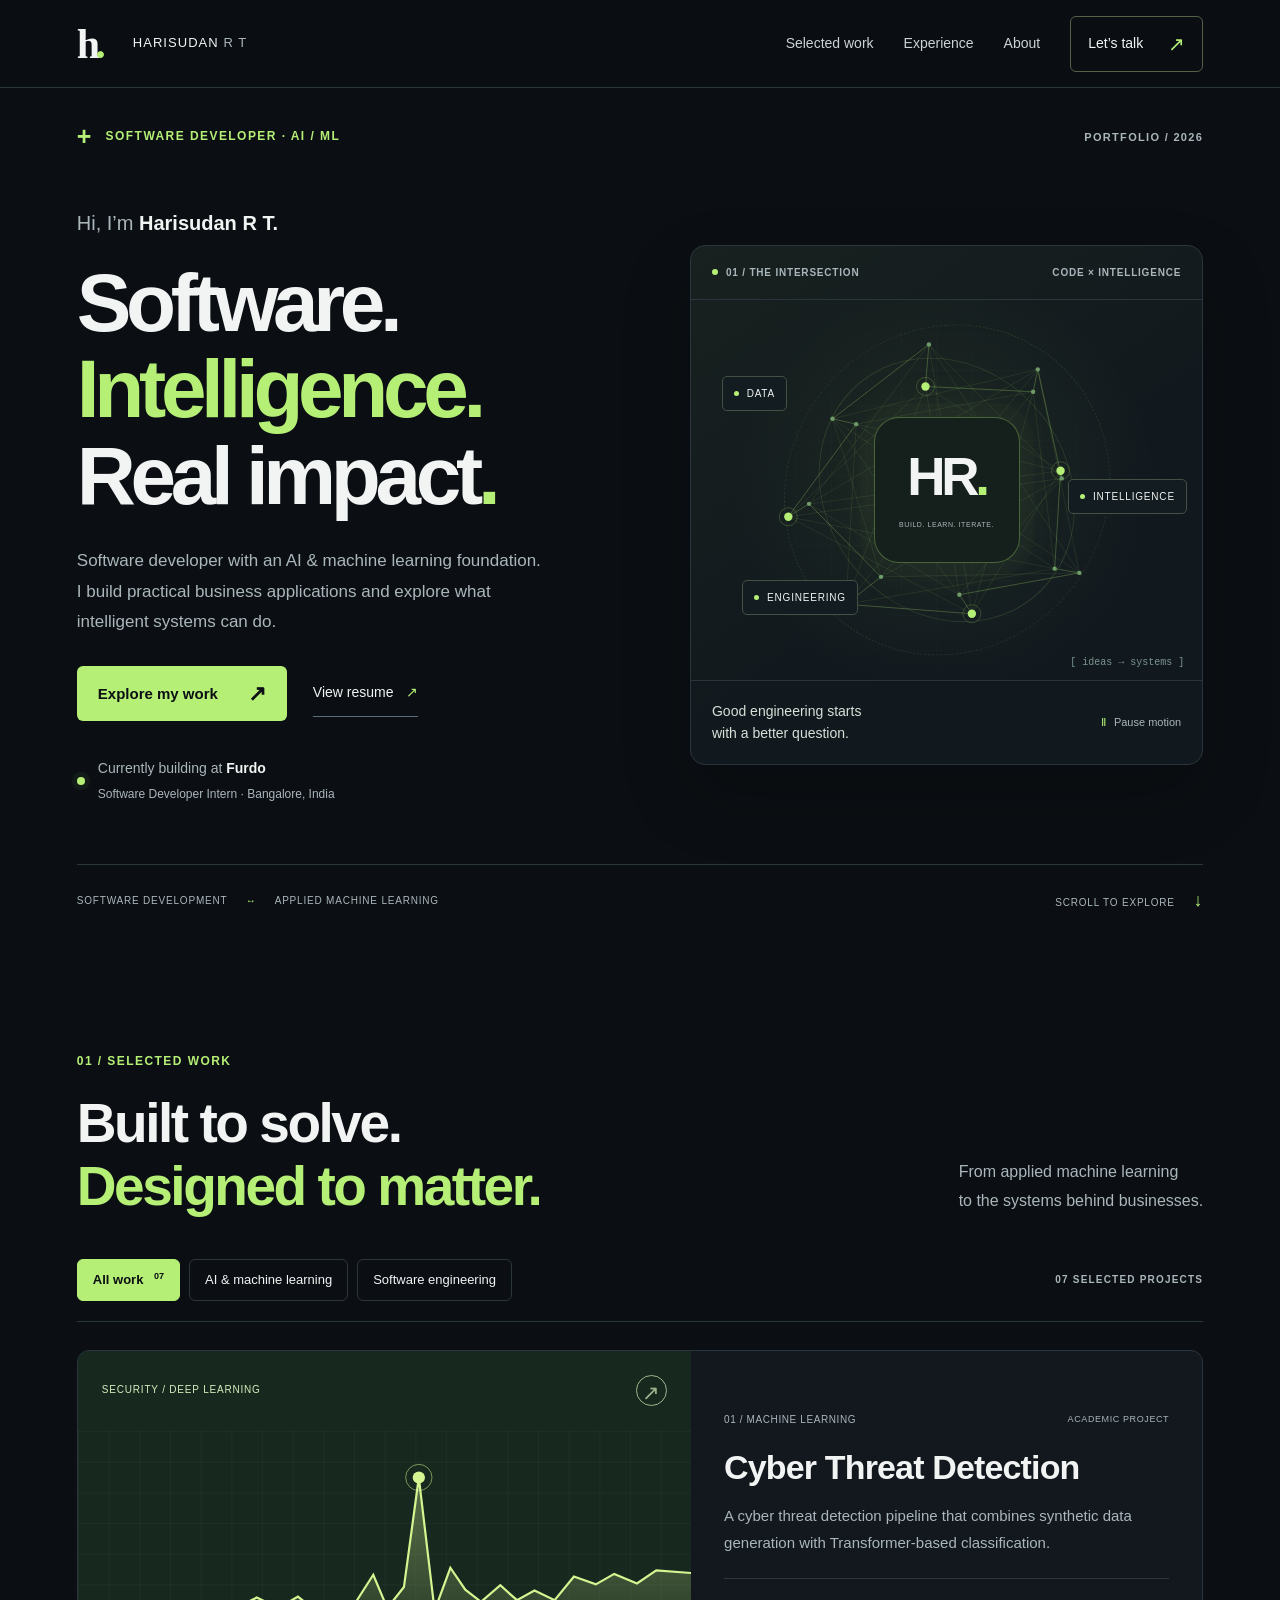
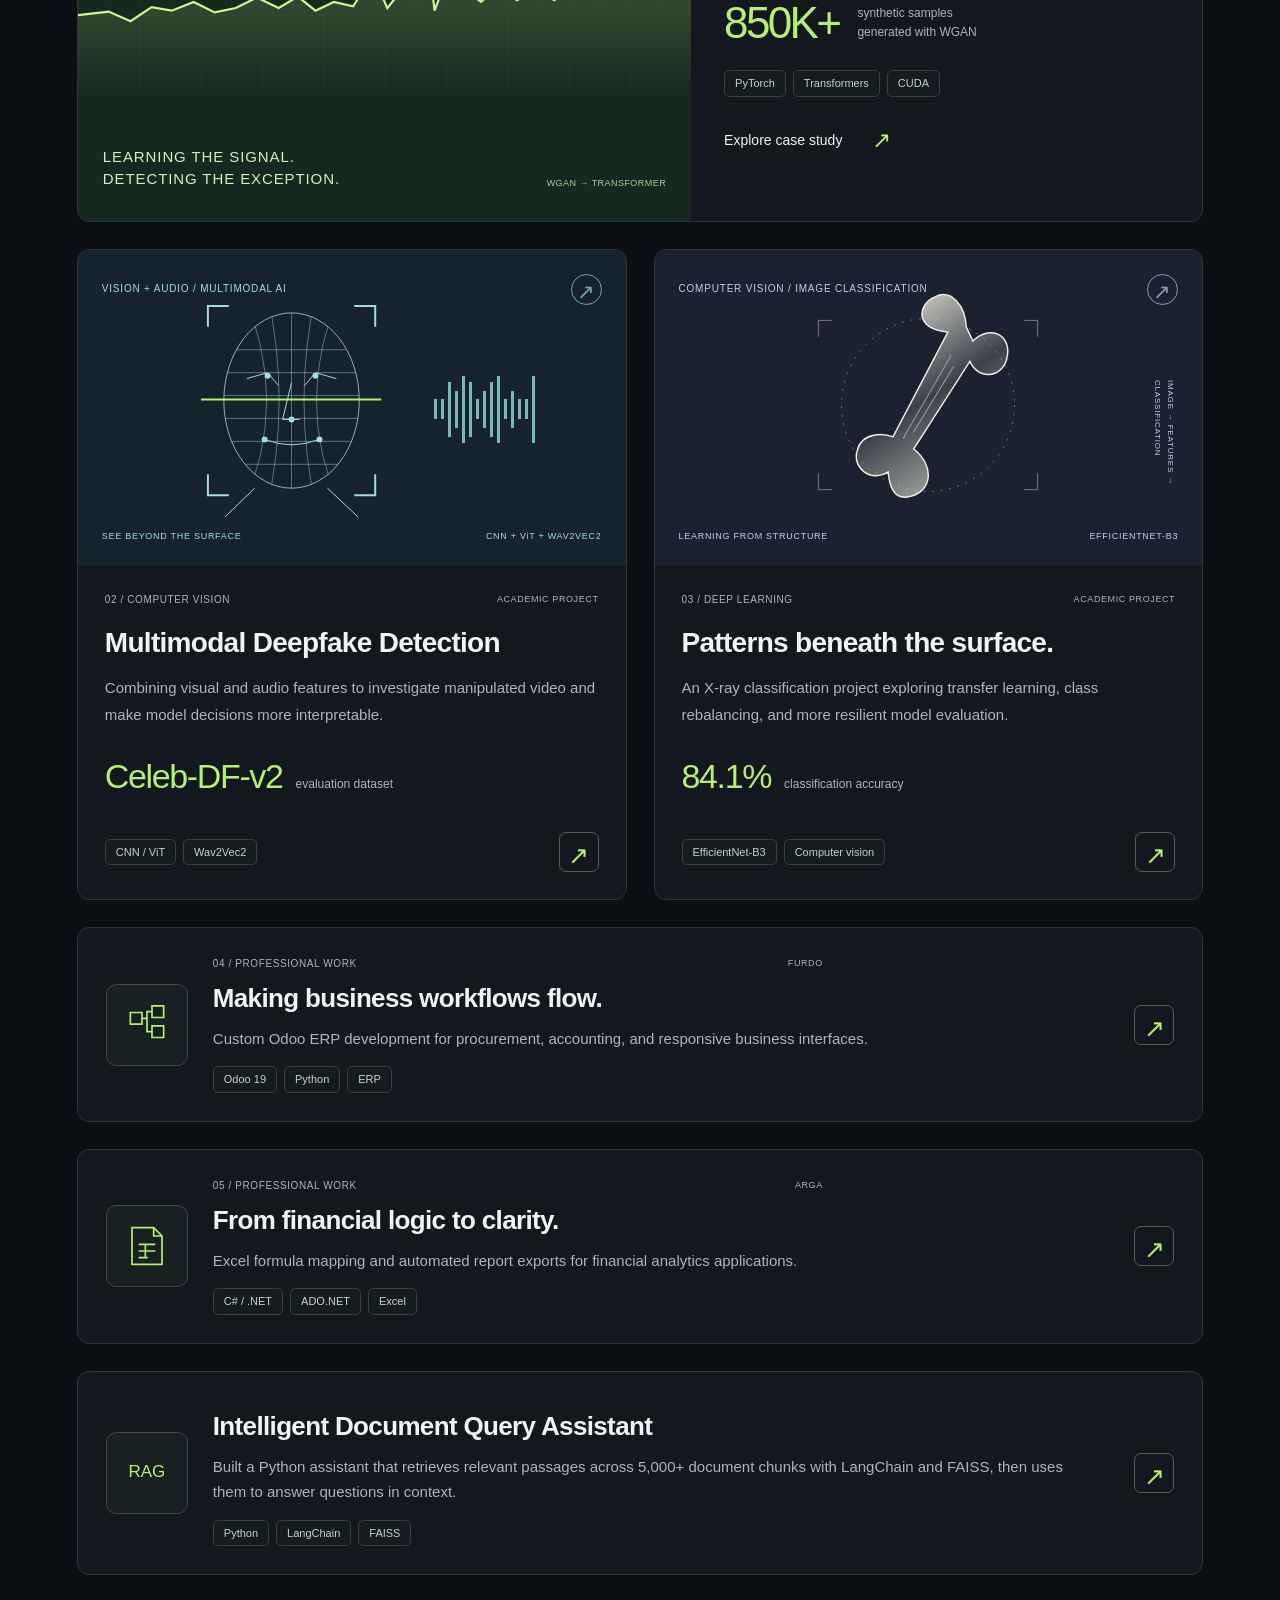
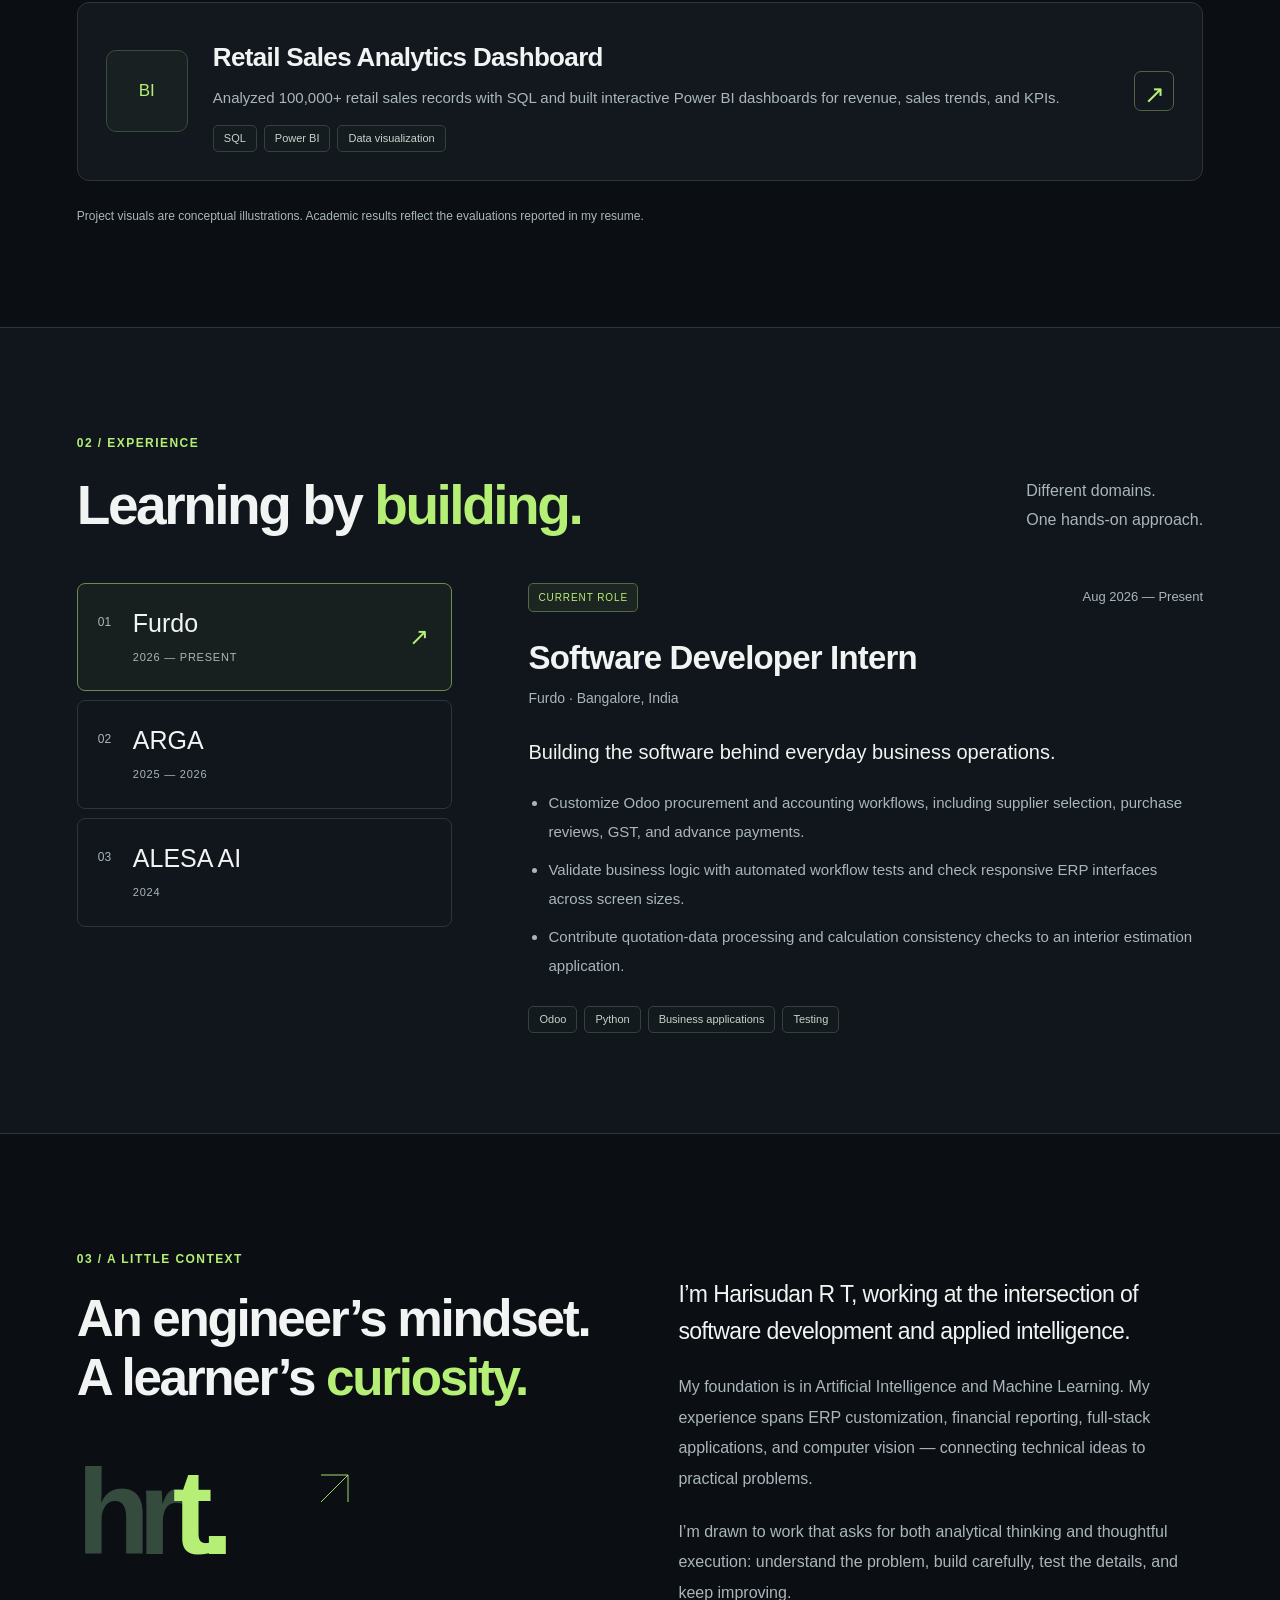
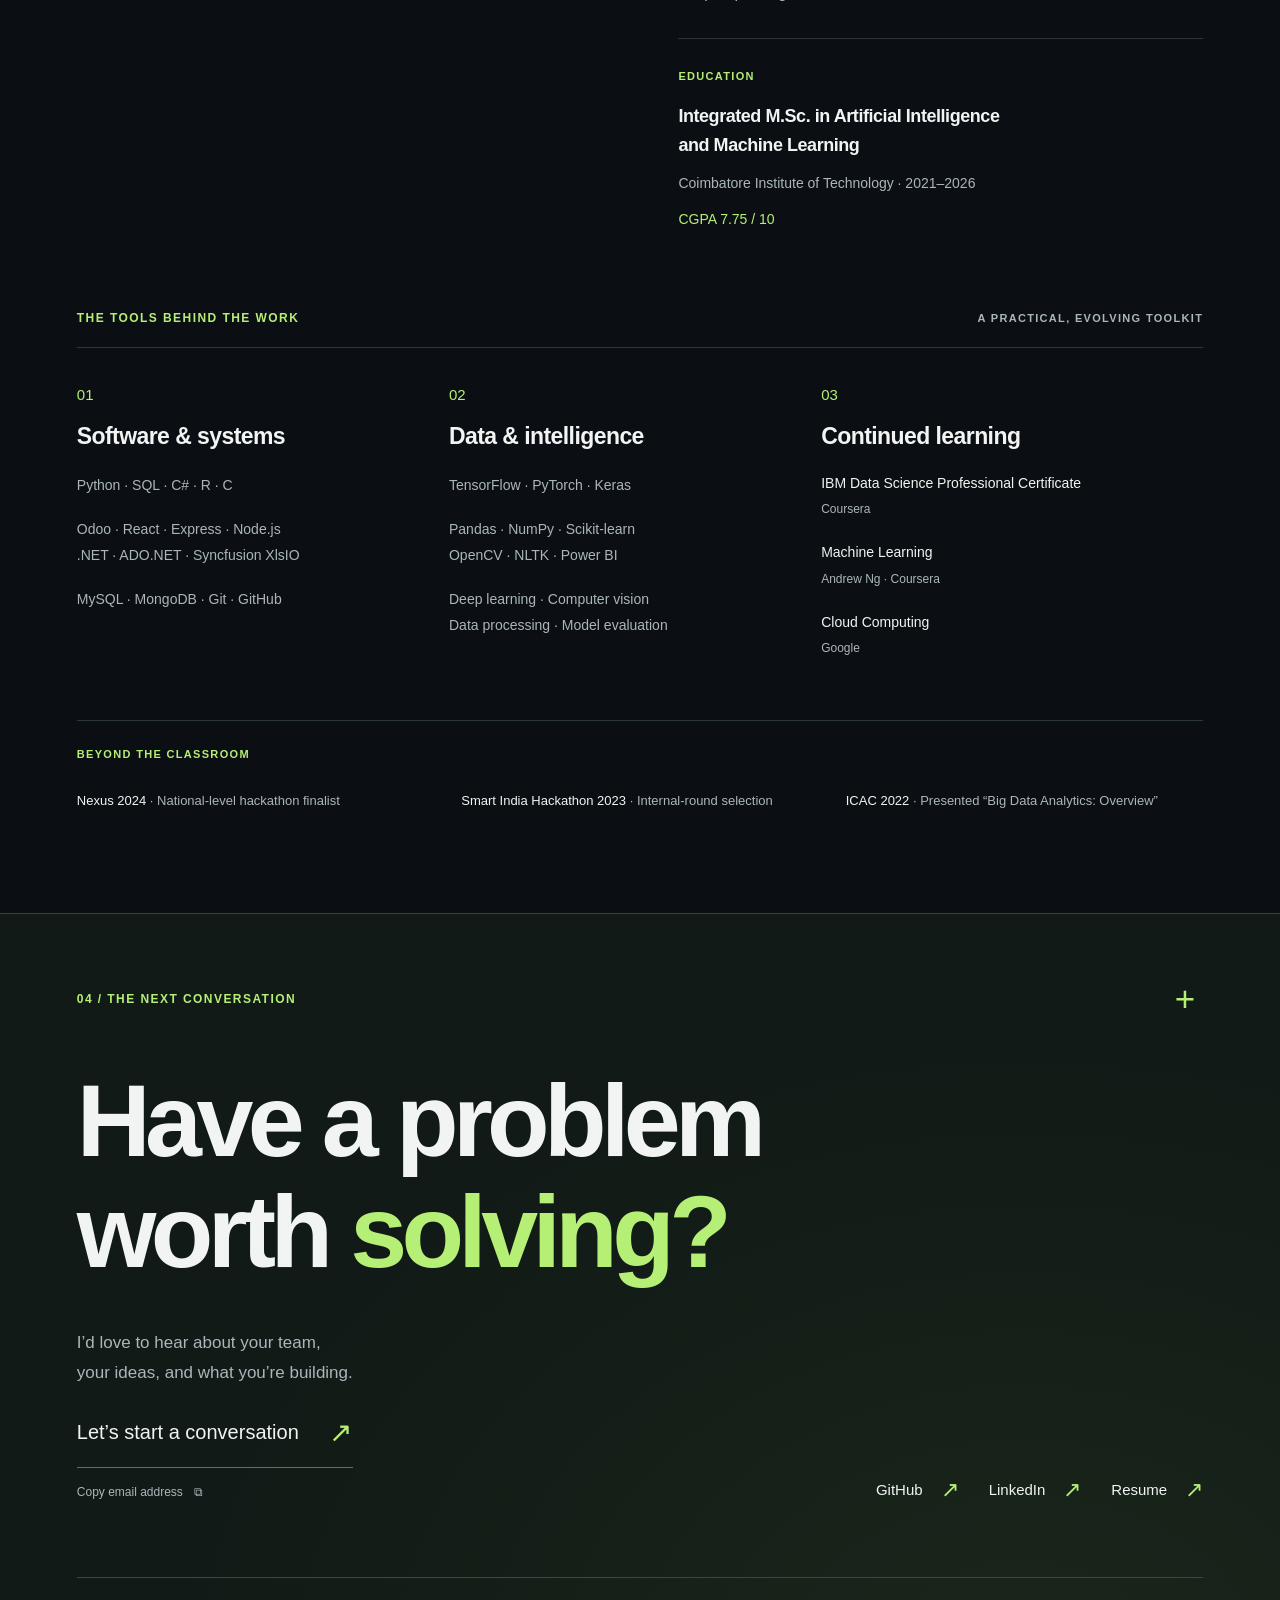
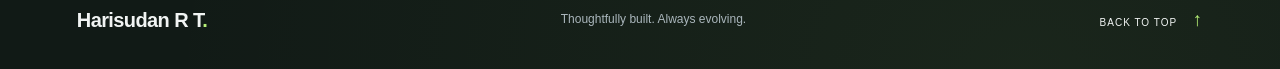
==== index.html @ 0cbf098f "Build dark portfolio with seven case studies and printable resume" ====
<!doctype html>
<html lang="en">
<head>
  <meta charset="UTF-8"><meta name="viewport" content="width=device-width,initial-scale=1">
  <meta name="theme-color" content="#0b0f13">
  <title>Harisudan R T — Software Developer & AI/ML</title>
  <meta name="description" content="Harisudan R T builds practical software and intelligent systems. Explore work in Odoo ERP, full-stack development, data science and machine learning.">
  <meta property="og:title" content="Harisudan R T — Engineering ideas into impact">
  <meta property="og:description" content="Software development. Applied intelligence. Thoughtful execution. Explore selected work and get in touch.">
  <meta property="og:type" content="website">
  <link rel="icon" href="favicon.svg" type="image/svg+xml">
  <link rel="stylesheet" href="dark.css">
  <script src="app.js" defer></script>
</head>
<body>
<a class="skip-link" href="#main">Skip to content</a>
<header class="header">
  <a class="brand" href="#home" aria-label="Harisudan, home"><span class="brand-mark">h<span>.</span></span><span>HARISUDAN <b>R T</b></span></a>
  <nav aria-label="Main navigation" id="navigation"><a href="#work">Selected work</a><a href="#experience">Experience</a><a href="#about">About</a><a class="nav-contact" href="#contact">Let’s talk <span aria-hidden="true">↗</span></a></nav>
  <button class="menu-button" aria-label="Open navigation" aria-expanded="false" aria-controls="navigation"><span></span><span></span></button>
  <div class="scroll-progress" aria-hidden="true"></div>
</header>
<main id="main">
<section class="hero section-wrap" id="home" aria-labelledby="hero-title">
  <div class="hero-top"><span class="eyebrow"><span class="small-cross">+</span> SOFTWARE DEVELOPER · AI / ML</span><span class="issue">PORTFOLIO / 2026</span></div>
  <div class="hero-grid">
    <div class="hero-copy">
      <p class="hello reveal">Hi, I’m <strong>Harisudan R T.</strong></p>
      <h1 id="hero-title" class="reveal">Software.<br><span class="serif">Intelligence.</span><br>Real impact<span class="accent-dot">.</span></h1>
      <p class="hero-description reveal">Software developer with an AI & machine learning foundation. I build practical business applications and explore what intelligent systems can do.</p>
      <div class="hero-actions reveal"><a class="button primary" href="#work">Explore my work <span aria-hidden="true">↗</span></a><a class="text-link" href="resume.html">View resume <span aria-hidden="true">↗</span></a></div>
      <div class="current-role reveal"><span class="status-dot" aria-hidden="true"></span><span>Currently building at <strong>Furdo</strong><small>Software Developer Intern · Bangalore, India</small></span></div>
    </div>
    <div class="hero-art reveal">
      <div class="art-label"><span class="micro">01 / THE INTERSECTION</span><span class="micro">CODE × INTELLIGENCE</span></div>
      <div class="network-scene" role="img" aria-label="Animated network illustration connecting data, intelligence and useful software">
        <canvas id="network" aria-hidden="true"></canvas>
        <div class="orbit orbit-one" aria-hidden="true"></div><div class="orbit orbit-two" aria-hidden="true"></div>
        <div class="core" aria-hidden="true"><span>HR<span>.</span></span><small>BUILD. LEARN. ITERATE.</small></div>
        <div class="node-label node-one"><i></i>DATA</div><div class="node-label node-two"><i></i>INTELLIGENCE</div><div class="node-label node-three"><i></i>ENGINEERING</div>
        <span class="scene-coordinates" aria-hidden="true">[ ideas → systems ]</span>
      </div>
      <div class="art-footer"><p>Good engineering starts<br>with a better question.</p><button class="motion-button" aria-pressed="false"><span aria-hidden="true">Ⅱ</span> Pause motion</button></div>
    </div>
  </div>
  <div class="hero-bottom"><p>SOFTWARE DEVELOPMENT <span>↔</span> APPLIED MACHINE LEARNING</p><a href="#work" aria-label="Scroll to selected work">SCROLL TO EXPLORE <span aria-hidden="true">↓</span></a></div>
</section>
<section class="work section-wrap" id="work" aria-labelledby="work-title">
  <div class="section-heading reveal"><div><span class="eyebrow">01 / SELECTED WORK</span><h2 id="work-title">Built to solve.<br><span class="serif">Designed to matter.</span></h2></div><p>From applied machine learning<br>to the systems behind businesses.</p></div>
  <div class="work-toolbar reveal"><div class="filters" role="group" aria-label="Filter projects"><button class="filter active" data-filter="all" aria-pressed="true">All work <sup>07</sup></button><button class="filter" data-filter="ai" aria-pressed="false">AI & machine learning</button><button class="filter" data-filter="engineering" aria-pressed="false">Software engineering</button></div><span class="micro work-count" aria-live="polite">07 SELECTED PROJECTS</span></div>
  <div class="projects">
    <article class="project-card featured reveal" data-category="ai">
      <button class="project-visual cyber-visual" data-project="cyber" aria-label="Read case study: Cyber Threat Detection">
        <div class="visual-top"><span>SECURITY / DEEP LEARNING</span><span class="visual-plus">↗</span></div>
        <svg class="signal-chart" viewBox="0 0 700 300" aria-hidden="true"><defs><pattern id="grid" width="35" height="35" patternUnits="userSpaceOnUse"><path d="M35 0H0V35" fill="none" stroke="#a1ba9e" stroke-width=".5" opacity=".18"/></pattern><linearGradient id="area" x1="0" y1="0" x2="0" y2="1"><stop stop-color="#d5f591" stop-opacity=".35"/><stop offset="1" stop-color="#d5f591" stop-opacity="0"/></linearGradient></defs><rect width="700" height="300" fill="url(#grid)"/><path d="M0 210L35 206L60 217L84 201L107 205L132 195L156 207L180 202L204 190L229 202L251 189L271 205L292 195L314 200L337 164L353 202L372 178L389 53L407 205L425 156L442 181L460 195L482 176L501 193L521 182L544 193L566 166L591 175L612 163L638 174L660 159L700 162V300H0Z" fill="url(#area)"/><path class="signal-path" d="M0 210L35 206L60 217L84 201L107 205L132 195L156 207L180 202L204 190L229 202L251 189L271 205L292 195L314 200L337 164L353 202L372 178L389 53L407 205L425 156L442 181L460 195L482 176L501 193L521 182L544 193L566 166L591 175L612 163L638 174L660 159L700 162" fill="none" stroke="#d5f591" stroke-width="2.5"/><circle cx="389" cy="53" r="7" fill="#d5f591"/><circle class="pulse-ring" cx="389" cy="53" r="15" fill="none" stroke="#d5f591" opacity=".6"/></svg>
        <div class="signal-caption"><span>LEARNING THE SIGNAL.<br>DETECTING THE EXCEPTION.</span><span class="micro">WGAN → TRANSFORMER</span></div>
      </button>
      <div class="project-content"><div class="project-meta"><span>01 / MACHINE LEARNING</span><span>ACADEMIC PROJECT</span></div><h3>Cyber Threat Detection</h3><p>A cyber threat detection pipeline that combines synthetic data generation with Transformer-based classification.</p><div class="project-result"><strong>850K+</strong><span>synthetic samples<br>generated with WGAN</span></div><div class="tags"><span>PyTorch</span><span>Transformers</span><span>CUDA</span></div><button class="case-link" data-project="cyber">Explore case study <span aria-hidden="true">↗</span></button></div>
    </article>
    <article class="project-card reveal" data-category="ai">
      <button class="project-visual deepfake-visual" data-project="deepfake" aria-label="Read case study: Multimodal Deepfake Detection"><div class="visual-top"><span>VISION + AUDIO / MULTIMODAL AI</span><span class="visual-plus">↗</span></div><div class="face-layout" aria-hidden="true"><svg viewBox="0 0 230 240"><defs><clipPath id="faceclip"><ellipse cx="115" cy="111" rx="68" ry="88"/></clipPath></defs><g fill="none" stroke="currentColor"><ellipse cx="115" cy="111" rx="68" ry="88" opacity=".8"/><g clip-path="url(#faceclip)" opacity=".45"><path d="M20 60H210M20 83H210M20 106H210M20 129H210M20 152H210M20 175H210M65 0Q115 112 65 220M90 0Q115 112 90 220M140 0Q115 112 140 220M165 0Q115 112 165 220M115 0V220"/></g><path d="M70 89L91 83L102 96M128 96L139 83L160 89M115 93L106 130L123 130M88 150Q115 161 143 150M78 199L48 228M151 199L182 228"/><path d="M31 37V16H52M178 16H199V37M31 185V206H52M178 206H199V185" stroke-width="2"/></g><g fill="currentColor"><circle cx="91" cy="86" r="3"/><circle cx="139" cy="86" r="3"/><circle cx="115" cy="130" r="3"/><circle cx="88" cy="150" r="3"/><circle cx="143" cy="150" r="3"/></g><path class="scan-line" d="M24 110H205" stroke="#243f37" stroke-width="2"/></svg><div class="audio-bars"><i></i><i></i><i></i><i></i><i></i><i></i><i></i><i></i><i></i><i></i><i></i><i></i><i></i><i></i><i></i></div></div><div class="visual-bottom"><span>SEE BEYOND THE SURFACE</span><span>CNN + ViT + WAV2VEC2</span></div></button>
      <div class="project-content"><div class="project-meta"><span>02 / COMPUTER VISION</span><span>ACADEMIC PROJECT</span></div><h3>Multimodal Deepfake Detection</h3><p>Combining visual and audio features to investigate manipulated video and make model decisions more interpretable.</p><div class="inline-result"><strong>Celeb-DF-v2</strong><span>evaluation dataset</span></div><div class="project-bottom"><div class="tags"><span>CNN / ViT</span><span>Wav2Vec2</span></div><button class="icon-link" data-project="deepfake" aria-label="Read deepfake detection case study">↗</button></div></div>
    </article>
    <article class="project-card reveal" data-category="ai">
      <button class="project-visual bone-visual" data-project="bone" aria-label="Read case study: Bone Density Classification"><div class="visual-top"><span>COMPUTER VISION / IMAGE CLASSIFICATION</span><span class="visual-plus">↗</span></div><div class="bone-art" aria-hidden="true"><svg viewBox="0 0 300 260"><defs><linearGradient id="bonefill" x1="0" y1="0" x2="1" y2="1"><stop stop-color="#f0efe0" stop-opacity=".8"/><stop offset=".5" stop-color="#f0efe0" stop-opacity=".15"/><stop offset="1" stop-color="#f0efe0" stop-opacity=".65"/></linearGradient></defs><g transform="rotate(30 150 130)"><path d="M130 54C98 69 88 45 100 29C110 13 132 21 144 40L157 49C166 22 190 26 196 45C204 64 185 83 165 69L160 177C188 181 199 206 181 222C168 235 155 220 149 211C139 230 114 226 110 208C104 188 126 178 135 177Z" fill="url(#bonefill)" stroke="#f0efe0" stroke-width="1.5"/><path d="M145 73L145 173M153 82L151 162" stroke="#f0efe0" opacity=".55"/></g><g fill="none" stroke="#c7d0b8" opacity=".55"><path d="M50 42H36V59M250 42H264V59M50 218H36V201M250 218H264V201"/><circle cx="150" cy="130" r="90" stroke-dasharray="2 7"/></g></svg><span class="bone-axis">IMAGE → FEATURES → CLASSIFICATION</span></div><div class="visual-bottom"><span>LEARNING FROM STRUCTURE</span><span>EFFICIENTNET-B3</span></div></button>
      <div class="project-content"><div class="project-meta"><span>03 / DEEP LEARNING</span><span>ACADEMIC PROJECT</span></div><h3>Patterns beneath the surface.</h3><p>An X-ray classification project exploring transfer learning, class rebalancing, and more resilient model evaluation.</p><div class="inline-result"><strong>84.1%</strong><span>classification accuracy</span></div><div class="project-bottom"><div class="tags"><span>EfficientNet-B3</span><span>Computer vision</span></div><button class="icon-link" data-project="bone" aria-label="Read bone density classification case study">↗</button></div></div>
    </article>
    <article class="engineering-card reveal" data-category="engineering"><div class="engineering-icon" aria-hidden="true"><svg viewBox="0 0 60 60"><path d="M10 15H24V29H10ZM36 31H50V45H36ZM36 7H50V21H36ZM24 22H30V38H36M30 22V14H36" fill="none" stroke="currentColor" stroke-width="2"/></svg></div><div><div class="project-meta"><span>04 / PROFESSIONAL WORK</span><span>FURDO</span></div><h3>Making business workflows flow.</h3><p>Custom Odoo ERP development for procurement, accounting, and responsive business interfaces.</p><div class="tags"><span>Odoo 19</span><span>Python</span><span>ERP</span></div></div><button class="icon-link" data-project="odoo" aria-label="Read Odoo ERP development case study">↗</button></article>
    <article class="engineering-card reveal" data-category="engineering"><div class="engineering-icon" aria-hidden="true"><svg viewBox="0 0 60 60"><path d="M12 8H38L48 18V52H12ZM38 8V18H48M20 28H40M20 36H40M20 44H31M28 28V44" fill="none" stroke="currentColor" stroke-width="2"/></svg></div><div><div class="project-meta"><span>05 / PROFESSIONAL WORK</span><span>ARGA</span></div><h3>From financial logic to clarity.</h3><p>Excel formula mapping and automated report exports for financial analytics applications.</p><div class="tags"><span>C# / .NET</span><span>ADO.NET</span><span>Excel</span></div></div><button class="icon-link" data-project="finance" aria-label="Read financial reporting case study">↗</button></article>
    <article class="engineering-card reveal" data-category="ai">
      <div class="engineering-icon" aria-hidden="true">RAG</div>
      <div><h3>Intelligent Document Query Assistant</h3><p>Built a Python assistant that retrieves relevant passages across 5,000+ document chunks with LangChain and FAISS, then uses them to answer questions in context.</p><div class="tags"><span>Python</span><span>LangChain</span><span>FAISS</span></div></div>
      <button class="icon-link" data-project="rag" aria-label="Read document assistant case study">↗</button>
    </article>
    <article class="engineering-card reveal" data-category="engineering">
      <div class="engineering-icon" aria-hidden="true">BI</div>
      <div><h3>Retail Sales Analytics Dashboard</h3><p>Analyzed 100,000+ retail sales records with SQL and built interactive Power BI dashboards for revenue, sales trends, and KPIs.</p><div class="tags"><span>SQL</span><span>Power BI</span><span>Data visualization</span></div></div>
      <button class="icon-link" data-project="retail" aria-label="Read retail analytics case study">↗</button>
    </article>
  </div>
  <p class="work-note">Project visuals are conceptual illustrations. Academic results reflect the evaluations reported in my resume.</p>
</section>
<section class="experience-section" id="experience" aria-labelledby="experience-title"><div class="section-wrap">
  <div class="section-heading reveal"><div><span class="eyebrow">02 / EXPERIENCE</span><h2 id="experience-title">Learning by <span class="serif">building.</span></h2></div><p>Different domains.<br>One hands-on approach.</p></div>
  <div class="experience-layout reveal"><div class="experience-tabs" role="tablist" aria-label="Work experience" aria-orientation="vertical"><button role="tab" aria-selected="true" aria-controls="experience-panel" id="tab-furdo" data-experience="furdo"><span>01</span><strong>Furdo</strong><small>2026 — PRESENT</small><b aria-hidden="true">↗</b></button><button role="tab" aria-selected="false" aria-controls="experience-panel" id="tab-arga" data-experience="arga" tabindex="-1"><span>02</span><strong>ARGA</strong><small>2025 — 2026</small><b aria-hidden="true">↗</b></button><button role="tab" aria-selected="false" aria-controls="experience-panel" id="tab-alesa" data-experience="alesa" tabindex="-1"><span>03</span><strong>ALESA AI</strong><small>2024</small><b aria-hidden="true">↗</b></button></div><div class="experience-panel" role="tabpanel" id="experience-panel" aria-labelledby="tab-furdo" tabindex="0"><div class="experience-panel-meta"><span class="pill">CURRENT ROLE</span><span>Aug 2026 — Present</span></div><h3>Software Developer Intern</h3><p class="experience-location">Furdo · Bangalore, India</p><p class="experience-intro">Building the software behind everyday business operations.</p><ul><li>Customize Odoo procurement and accounting workflows, including supplier selection, purchase reviews, GST, and advance payments.</li><li>Validate business logic with automated workflow tests and check responsive ERP interfaces across screen sizes.</li><li>Contribute quotation-data processing and calculation consistency checks to an interior estimation application.</li></ul><div class="tags"><span>Odoo</span><span>Python</span><span>Business applications</span><span>Testing</span></div></div></div>
</div></section>
<section class="about section-wrap" id="about" aria-labelledby="about-title">
  <div class="about-grid reveal"><div><span class="eyebrow">03 / A LITTLE CONTEXT</span><h2 id="about-title">An engineer’s mindset.<br>A learner’s <span class="serif">curiosity.</span></h2><div class="about-monogram" aria-hidden="true">hr<span>t.</span><svg viewBox="0 0 100 100"><path d="M20 80L80 20M20 20H80V80" fill="none" stroke="currentColor" stroke-width="2"/></svg></div></div><div class="about-copy"><p class="large-copy">I’m Harisudan R T, working at the intersection of software development and applied intelligence.</p><p>My foundation is in Artificial Intelligence and Machine Learning. My experience spans ERP customization, financial reporting, full-stack applications, and computer vision — connecting technical ideas to practical problems.</p><p>I’m drawn to work that asks for both analytical thinking and thoughtful execution: understand the problem, build carefully, test the details, and keep improving.</p><div class="education-block"><span class="micro">EDUCATION</span><h3>Integrated M.Sc. in Artificial Intelligence<br>and Machine Learning</h3><p>Coimbatore Institute of Technology · 2021–2026</p><strong>CGPA 7.75 / 10</strong></div></div></div>
  <div class="skills-heading reveal"><span class="eyebrow">THE TOOLS BEHIND THE WORK</span><span class="micro">A PRACTICAL, EVOLVING TOOLKIT</span></div>
  <div class="skills-grid reveal"><div><span class="skill-number">01</span><h3>Software & systems</h3><p>Python · SQL · C# · R · C</p><p>Odoo · React · Express · Node.js<br>.NET · ADO.NET · Syncfusion XlsIO</p><p>MySQL · MongoDB · Git · GitHub</p></div><div><span class="skill-number">02</span><h3>Data & intelligence</h3><p>TensorFlow · PyTorch · Keras</p><p>Pandas · NumPy · Scikit-learn<br>OpenCV · NLTK · Power BI</p><p>Deep learning · Computer vision<br>Data processing · Model evaluation</p></div><div><span class="skill-number">03</span><h3>Continued learning</h3><ul class="certificates"><li><strong>IBM Data Science Professional Certificate</strong><span>Coursera</span></li><li><strong>Machine Learning</strong><span>Andrew Ng · Coursera</span></li><li><strong>Cloud Computing</strong><span>Google</span></li></ul></div></div>
  <div class="recognition reveal"><span class="micro">BEYOND THE CLASSROOM</span><p><strong>Nexus 2024</strong> · National-level hackathon finalist</p><p><strong>Smart India Hackathon 2023</strong> · Internal-round selection</p><p><strong>ICAC 2022</strong> · Presented “Big Data Analytics: Overview”</p></div>
</section>
<section class="contact" id="contact" aria-labelledby="contact-title"><div class="section-wrap"><div class="contact-top reveal"><span class="eyebrow">04 / THE NEXT CONVERSATION</span><span class="small-cross" aria-hidden="true">+</span></div><h2 id="contact-title" class="reveal">Have a problem<br>worth <span class="serif">solving?</span></h2><div class="contact-bottom reveal"><div><p>I’d love to hear about your team,<br>your ideas, and what you’re building.</p><a class="email-link" href="mailto:harisudan.rajendran2003@gmail.com">Let’s start a conversation <span aria-hidden="true">↗</span></a><button class="copy-email">Copy email address <span aria-hidden="true">⧉</span></button><span class="copy-status" role="status"></span></div><div class="social-links"><a href="https://github.com/Harisudan-RT" target="_blank" rel="noopener noreferrer">GitHub <span aria-hidden="true">↗</span></a><a href="https://www.linkedin.com/in/harisudan-r-t" target="_blank" rel="noopener noreferrer">LinkedIn <span aria-hidden="true">↗</span></a><a href="resume.html">Resume <span aria-hidden="true">↗</span></a></div></div><footer><a href="#home" class="footer-brand">Harisudan R T<span>.</span></a><p>Thoughtfully built. Always evolving.</p><a href="#home">BACK TO TOP <span aria-hidden="true">↑</span></a></footer></div></section>
</main>
<dialog class="project-dialog" aria-labelledby="dialog-title"><button class="dialog-close" aria-label="Close case study">×</button><div class="dialog-body"></div></dialog>
</body></html>
---- dark.css ----
@charset "UTF-8";
:root{color-scheme:dark;--bg:#0b0f13;--panel:#12181e;--panel2:#192128;--ink:#f1f4f3;--muted:#aab6bc;--line:#2b353e;--accent:#b5ef76;--sans:"Segoe UI",Arial,sans-serif;--ease:cubic-bezier(.22,1,.36,1)}
*{box-sizing:border-box}html{scroll-behavior:smooth;scroll-padding-top:104px}body{margin:0;background:var(--bg);color:var(--ink);font:17px/1.7 var(--sans);-webkit-font-smoothing:antialiased}body:has(dialog[open]){overflow:hidden}a{color:inherit;text-decoration:none}button{font:inherit;color:inherit;border:0;background:none;cursor:pointer}button,a{-webkit-tap-highlight-color:transparent}button:focus-visible,a:focus-visible,[tabindex]:focus-visible{outline:2px solid var(--accent);outline-offset:5px}::selection{background:var(--accent);color:var(--bg)}[hidden]{display:none!important}.section-wrap{max-width:1420px;margin:0 auto;padding-left:6vw;padding-right:6vw}.serif{font-family:inherit;font-style:normal;font-weight:550;color:var(--accent)}.eyebrow,.micro,.issue{font:600 12px/1.5 var(--sans);letter-spacing:.12em}.eyebrow{color:var(--accent)}.micro,.issue{color:var(--muted);font-size:11px}.small-cross{font-size:25px;vertical-align:middle;margin-right:8px;color:var(--accent)}.skip-link{position:fixed;z-index:200;top:-70px;left:20px;padding:10px 20px;background:var(--accent);color:var(--bg)}.skip-link:focus{top:12px}
.header{height:88px;position:sticky;top:0;z-index:50;display:flex;justify-content:space-between;align-items:center;padding:0 6vw;border-bottom:1px solid var(--line);background:#0b0f13ed;backdrop-filter:blur(18px)}.brand{display:flex;align-items:center;gap:14px;font-size:13px;letter-spacing:.08em}.brand b{font-weight:400;color:var(--muted)}.brand-mark{font:bold 42px/1 Georgia,serif;letter-spacing:-5px;width:42px}.brand-mark span{color:var(--accent)}nav{display:flex;gap:30px;align-items:center;font-size:14px}nav>a:not(.nav-contact){color:#cbd3d7;transition:color .25s}nav>a:hover,nav>a.active{color:var(--accent)}.nav-contact{border:1px solid #536247;border-radius:6px;padding:10px 17px;display:flex;align-items:center;gap:25px}.nav-contact>span{font-size:20px;color:var(--accent)}.nav-contact:hover{background:#b5ef7610}.menu-button{display:none}.scroll-progress{position:absolute;bottom:-1px;left:0;background:var(--accent);height:2px;width:100%;transform:scaleX(0);transform-origin:left}
.hero{padding-top:30px;display:flex;flex-direction:column;min-height:calc(100svh - 88px);position:relative}.hero-top{display:flex;justify-content:space-between;gap:20px;align-items:center}.hero-grid{display:grid;grid-template-columns:1.07fr 1fr;gap:5vw;align-items:center;flex:1;padding:50px 0 60px}.hello{font-size:20px;color:var(--muted);margin:0 0 20px}.hello strong{font-weight:550;color:var(--ink)}h1{font-size:clamp(58px,6.4vw,90px);font-weight:600;letter-spacing:-.065em;line-height:1.06;margin:0}.hero h1 .serif{font-weight:550}.accent-dot{color:var(--accent)}.hero-description{font-size:17px;line-height:1.8;color:var(--muted);max-width:470px;margin:26px 0 28px}.hero-actions{display:flex;gap:26px;align-items:center;flex-wrap:wrap}.button{font-size:15px;font-weight:600;display:inline-flex;align-items:center;gap:30px;padding:15px 21px;border-radius:6px;transition:transform .3s,box-shadow .3s}.primary{background:var(--accent);color:var(--bg)}.primary:hover{transform:translateY(-3px);box-shadow:0 10px 30px #b5ef7620}.button>span{font-size:22px;line-height:1}.text-link{font-size:14px;padding:11px 0;border-bottom:1px solid #5d6d77}.text-link>span{margin-left:9px;color:var(--accent)}.current-role{display:flex;align-items:center;gap:13px;font-size:14px;margin-top:36px;color:var(--muted)}.current-role strong{color:var(--ink)}.current-role small{display:block;font-size:12px;color:var(--muted);margin-top:3px}.status-dot{width:8px;height:8px;background:var(--accent);box-shadow:0 0 0 5px #b5ef760d;border-radius:50%;flex-shrink:0}.hero-art{min-width:0;width:100%;border:1px solid var(--line);border-radius:15px;overflow:hidden;background:linear-gradient(145deg,#18211f,#11181e 65%);box-shadow:0 30px 70px #0003;position:relative}.art-label{display:flex;justify-content:space-between;align-items:center;gap:10px;padding:19px 21px;border-bottom:1px solid var(--line)}.art-label .micro{font-size:10px;letter-spacing:.08em}.art-label .micro:first-child::before{content:"";display:inline-block;width:6px;height:6px;background:var(--accent);border-radius:50%;margin:0 8px 1px 0}.network-scene{height:380px;position:relative;overflow:hidden;background:radial-gradient(circle at center,#b5ef7612,transparent 67%)}.network-scene::before{content:"";position:absolute;inset:0;background-image:linear-gradient(#b5ef7608 1px,transparent 1px),linear-gradient(90deg,#b5ef7608 1px,transparent 1px);background-size:35px 35px;mask-image:radial-gradient(circle,black,transparent 80%)}#network{position:absolute;inset:0;width:100%;height:100%}.orbit{position:absolute;left:50%;top:50%;width:73%;height:73%;border:1px solid #b5ef7625;border-radius:50%;transform:translate(-50%,-50%) rotate(-38deg) scaleX(.65)}.orbit-two{width:89%;height:89%;border-style:dashed;transform:translate(-50%,-50%) rotate(38deg) scaleX(.7);border-color:#b5ef7620}.core{width:146px;height:146px;border-radius:25px;position:absolute;left:50%;top:50%;transform:translate(-50%,-50%);display:flex;align-items:center;justify-content:center;flex-direction:column;background:#15201d;border:1px solid #7da85580;box-shadow:0 0 0 14px #b5ef7604,0 0 60px #b5ef7610;z-index:1}.core>span{font-size:53px;font-weight:600;letter-spacing:-.08em;line-height:1}.core>span>span{color:var(--accent)}.core small{font-size:7px;letter-spacing:.08em;color:var(--muted);margin-top:16px}.node-label{position:absolute;padding:8px 11px;background:#131c20;border:1px solid #445044;border-radius:5px;z-index:2;font-size:10px;font-weight:500;letter-spacing:.08em;display:flex;align-items:center;gap:8px}.node-label i{width:5px;height:5px;border-radius:50%;background:var(--accent)}.node-one{top:20%;left:6%}.node-two{top:47%;right:3%}.node-three{left:10%;bottom:17%}.scene-coordinates{position:absolute;bottom:12px;right:18px;font:10px monospace;color:#7c9690}.art-footer{padding:19px 21px;border-top:1px solid var(--line);display:flex;justify-content:space-between;align-items:center;gap:18px}.art-footer p{font-size:14px;line-height:1.6;margin:0;color:#d6e1d8}.motion-button{font-size:11px;white-space:nowrap;color:var(--muted);padding:8px 0}.motion-button>span{color:var(--accent);margin-right:5px}.hero-bottom{border-top:1px solid var(--line);padding:20px 0;display:flex;align-items:center;justify-content:space-between;gap:25px;font-size:10px;letter-spacing:.08em;color:var(--muted)}.hero-bottom p{margin:0}.hero-bottom p>span{color:var(--accent);margin:0 15px}.hero-bottom a>span{font-size:18px;margin-left:15px;color:var(--accent)}
.work{padding-top:110px;padding-bottom:100px}.section-heading{display:flex;justify-content:space-between;align-items:flex-end;gap:35px;margin-bottom:40px}h2{font-size:clamp(38px,4.3vw,60px);font-weight:550;line-height:1.15;letter-spacing:-.045em;margin:17px 0 0}.section-heading>p{font-size:16px;line-height:1.8;color:var(--muted);margin:0 0 3px}.work-toolbar{display:flex;justify-content:space-between;align-items:center;gap:20px;border-bottom:1px solid var(--line);padding-bottom:20px;margin-bottom:28px}.filters{display:flex;gap:9px;flex-wrap:wrap}.filter{font-size:13px;border:1px solid var(--line);padding:9px 15px;border-radius:6px;transition:background .2s}.filter.active{background:var(--accent);color:var(--bg);border-color:var(--accent);font-weight:600}.filter:hover:not(.active){background:var(--panel2)}.filter sup{font-size:9px;margin-left:7px}.work-count{font-size:10px;white-space:nowrap}.projects{display:grid;grid-template-columns:1fr 1fr;gap:27px}.project-card{border:1px solid var(--line);border-radius:12px;overflow:hidden;background:var(--panel);transition:border-color .3s,transform .3s}.project-card:hover{border-color:#5f7355;transform:translateY(-3px)}.project-card.featured{display:grid;grid-template-columns:1.2fr 1fr;grid-column:1/-1}.project-visual{width:100%;height:315px;display:block;position:relative;overflow:hidden;text-align:left;padding:24px}.featured .project-visual{height:100%;min-height:470px}.visual-top,.visual-bottom{position:absolute;display:flex;justify-content:space-between;gap:15px;align-items:center;left:24px;right:24px;font-size:10px;line-height:1.6;letter-spacing:.08em;z-index:2}.visual-top{top:24px}.visual-bottom{bottom:22px;font-size:9px}.visual-plus{width:31px;height:31px;border:1px solid currentColor;border-radius:50%;display:grid;place-items:center;font-size:21px;flex-shrink:0;opacity:.7;transition:transform .3s}.project-visual:hover .visual-plus{transform:rotate(45deg)}.cyber-visual{background:#17291f;color:#d7edbd}.signal-chart{position:absolute;left:0;top:10%;width:100%;height:70%}.signal-caption{position:absolute;left:25px;right:25px;bottom:30px;display:flex;justify-content:space-between;align-items:flex-end;gap:15px;font-size:15px;line-height:1.5;letter-spacing:.06em}.signal-caption .micro{font-size:9px;color:#b5ca9e;font-weight:400;letter-spacing:.05em;white-space:nowrap}.pulse-ring{transform-box:fill-box;transform-origin:center;animation:pulse 3s ease-out infinite}.signal-path{stroke-dasharray:1500;stroke-dashoffset:1500;animation:draw 4s var(--ease) forwards}.project-content{padding:27px}.featured .project-content{padding:33px;display:flex;flex-direction:column;align-items:flex-start;justify-content:center}.project-meta{display:flex;justify-content:space-between;gap:15px;font-size:10px;line-height:1.6;letter-spacing:.06em;color:var(--muted);width:100%}.project-meta span:last-child{font-size:9px;text-align:right}h3{font-size:24px;font-weight:550;letter-spacing:-.025em;line-height:1.3}.project-content h3{font-size:28px;margin:17px 0 13px}.featured h3{font-size:34px}.project-content>p{font-size:15px;color:var(--muted);line-height:1.8;margin:0 0 20px}.project-result{display:flex;gap:18px;align-items:center;border-top:1px solid var(--line);width:100%;padding-top:20px;margin:2px 0 23px}.project-result strong{font-size:44px;line-height:1.1;font-weight:500;letter-spacing:-.06em;color:var(--accent)}.project-result>span{font-size:12px;color:var(--muted);line-height:1.6}.tags{display:flex;flex-wrap:wrap;gap:7px}.tags span{font-size:11px;line-height:1.5;padding:4px 10px;border:1px solid #35413f;background:#b5ef7604;border-radius:5px;color:#c5d4ca}.case-link{font-size:14px;padding:0;margin-top:24px;display:flex;align-items:center;gap:30px;font-weight:500}.case-link>span{font-size:23px;color:var(--accent);transition:transform .3s}.case-link:hover>span{transform:translate(3px,-3px)}.deepfake-visual{background:#17232c;color:#a5dbd5}.face-layout{position:absolute;inset:40px 55px 36px;display:flex;align-items:center;justify-content:center;gap:20px}.face-layout>svg{height:100%;width:56%}.scan-line{stroke:#b5ef76;animation:scan 4s ease-in-out infinite}.audio-bars{height:70px;display:flex;align-items:center;gap:4px}.audio-bars i{width:3px;height:20px;background:#78b9b3;animation:audio 2.4s ease-in-out infinite;transform-origin:center}.audio-bars i:nth-child(3n){height:55px;animation-delay:-.4s}.audio-bars i:nth-child(4n){height:37px;animation-delay:-1.2s}.audio-bars i:nth-child(5n){height:67px;animation-delay:-.9s}.bone-visual{background:#1b2130;color:#c2cee5}.bone-art{position:absolute;inset:30px 25px 35px;display:grid;place-items:center}.bone-art svg{height:100%;width:100%;max-width:300px}.bone-axis{position:absolute;right:0;top:40%;writing-mode:vertical-rl;font-size:8px;letter-spacing:.1em}.inline-result{display:flex;align-items:baseline;gap:13px;margin:20px 0 26px}.inline-result strong{font-size:34px;letter-spacing:-.04em;font-weight:500;color:var(--accent)}.inline-result span{font-size:12px;color:var(--muted)}.project-bottom{display:flex;justify-content:space-between;align-items:center;gap:20px}.icon-link{width:40px;height:40px;border:1px solid #526249;border-radius:7px;display:grid;place-items:center;font-size:25px;flex-shrink:0;color:var(--accent);transition:background .3s}.icon-link:hover{background:#b5ef7615}.engineering-card{grid-column:1/-1;display:flex;align-items:center;gap:25px;padding:28px;background:var(--panel);border:1px solid var(--line);border-radius:12px}.engineering-icon{width:82px;height:82px;display:grid;place-items:center;border:1px solid #384d3b;border-radius:10px;background:#b5ef7609;color:var(--accent);flex-shrink:0}.engineering-icon>svg{height:50px;width:50px}.engineering-card>div:nth-child(2){flex:1}.engineering-card h3{font-size:26px;margin:10px 0}.engineering-card p{font-size:15px;color:var(--muted);margin:0 0 15px}.engineering-card>.icon-link{margin-left:18px}.engineering-card .project-meta{max-width:610px}.work-note{font-size:12px;line-height:1.8;color:var(--muted);margin:25px 0 0;max-width:700px}
.experience-section{background:#10161b;border-top:1px solid var(--line);border-bottom:1px solid var(--line);padding:100px 0}.experience-layout{display:grid;grid-template-columns:1fr 1.8fr;gap:6vw;margin-top:45px}.experience-tabs{display:flex;flex-direction:column;gap:9px}.experience-tabs>button{display:grid;grid-template-columns:25px 1fr 22px;text-align:left;align-items:center;gap:10px;padding:24px 20px;border:1px solid var(--line);border-radius:8px;transition:background .3s}.experience-tabs>button>span{grid-row:1/3;align-self:start;margin-top:4px;font-size:12px;color:var(--muted)}.experience-tabs strong{font-size:25px;font-weight:500;line-height:1.2}.experience-tabs small{grid-column:2;font-size:11px;letter-spacing:.07em;color:var(--muted)}.experience-tabs b{grid-row:1/3;grid-column:3;font-size:24px;font-weight:400;color:var(--accent);opacity:0}.experience-tabs button[aria-selected=true]{background:#b5ef760b;border-color:#6c8c50}.experience-tabs button[aria-selected=true] b{opacity:1}.experience-panel{min-height:420px}.experience-panel-meta{display:flex;justify-content:space-between;gap:15px;align-items:center;font-size:13px;color:var(--muted)}.pill{background:#b5ef7612;border:1px solid #536846;border-radius:5px;color:var(--accent);font-size:10px;letter-spacing:.09em;padding:5px 9px}.experience-panel h3{font-size:33px;margin:25px 0 7px}.experience-location{font-size:14px;color:var(--muted);margin:0}.experience-intro{font-size:20px;line-height:1.7;margin:25px 0 20px;max-width:560px}.experience-panel ul{font-size:15px;color:var(--muted);line-height:1.9;padding-left:20px;margin:0 0 26px}.experience-panel li+li{margin-top:10px}.experience-panel.refresh{animation:panelIn .4s var(--ease)}
.about{padding-top:110px;padding-bottom:100px}.about-grid{display:grid;grid-template-columns:1fr 1fr;gap:6vw}.about h2{font-size:clamp(38px,4vw,55px)}.about-monogram{font-size:120px;font-weight:600;letter-spacing:-.1em;color:#344b3e;margin-top:45px;line-height:1;position:relative;width:280px}.about-monogram>span{color:var(--accent)}.about-monogram svg{position:absolute;width:45px;right:0;top:14px;color:var(--accent)}.about-copy{padding-top:32px}.about-copy>p{font-size:16px;line-height:1.9;color:var(--muted);margin:0 0 23px}.about-copy .large-copy{font-size:23px;line-height:1.6;letter-spacing:-.025em;color:var(--ink)}.education-block{border-top:1px solid var(--line);padding-top:22px;margin-top:30px}.education-block .micro{color:var(--accent)}.education-block h3{font-size:18px;line-height:1.6;margin:12px 0}.education-block p{font-size:14px;color:var(--muted);margin:0 0 10px}.education-block>strong{font-size:14px;color:var(--accent);font-weight:500}.skills-heading{display:flex;justify-content:space-between;align-items:center;gap:25px;margin-top:75px;padding-bottom:20px;border-bottom:1px solid var(--line)}.skills-grid{display:grid;grid-template-columns:1fr 1fr 1.15fr;gap:40px;padding:33px 0 40px}.skill-number{font-size:15px;color:var(--accent)}.skills-grid h3{font-size:23px;margin:12px 0 20px}.skills-grid p{font-size:14px;line-height:1.9;color:var(--muted);margin:0 0 17px}.certificates{list-style:none;margin:0;padding:0}.certificates li{margin-bottom:18px}.certificates strong{display:block;font-size:14px;line-height:1.6;font-weight:500}.certificates span{font-size:12px;color:var(--muted)}.recognition{display:grid;grid-template-columns:1fr 1fr 1fr;gap:27px;border-top:1px solid var(--line);padding-top:25px}.recognition>.micro{grid-column:1/-1;color:var(--accent)}.recognition p{margin:0;color:var(--muted);font-size:13px;line-height:1.8}.recognition strong{color:var(--ink);font-weight:500}
.contact{background:radial-gradient(ellipse at 80% 100%,#b5ef760e,transparent 60%),#111a16;border-top:1px solid #344735;padding-top:55px}.contact-top{display:flex;justify-content:space-between;align-items:center}.contact-top .small-cross{font-size:35px}.contact h2{font-size:clamp(54px,8vw,109px);line-height:1.08;font-weight:550;letter-spacing:-.055em;margin-top:38px}.contact-bottom{display:flex;justify-content:space-between;align-items:flex-end;gap:40px;margin:40px 0 60px}.contact-bottom p{font-size:17px;line-height:1.8;color:var(--muted);margin:0 0 20px}.email-link{font-size:20px;display:flex;gap:30px;align-items:center;border-bottom:1px solid #607153;padding-bottom:11px}.email-link>span{font-size:28px;color:var(--accent)}.copy-email{font-size:12px;color:var(--muted);padding:14px 0}.copy-email>span{margin-left:8px}.copy-status{font-size:12px;color:var(--accent);margin-left:10px;overflow-wrap:anywhere}.social-links{display:flex;align-items:center;gap:30px;font-size:15px}.social-links a{display:flex;gap:18px;align-items:center;padding:8px 0}.social-links a:hover{color:var(--accent)}.social-links span{color:var(--accent);font-size:22px}footer{border-top:1px solid #384b3b;padding:25px 0 32px;display:flex;align-items:center;justify-content:space-between;gap:25px}.footer-brand{font-size:20px;font-weight:550;letter-spacing:-.03em}.footer-brand>span{color:var(--accent)}footer p{font-size:12px;color:var(--muted);margin:0}footer>a:last-child{font-size:10px;letter-spacing:.1em}footer>a:last-child span{font-size:19px;color:var(--accent);margin-left:12px}
.project-dialog{width:min(800px,calc(100% - 34px));max-height:90svh;padding:0;background:var(--panel);border:1px solid #435243;border-radius:14px;color:var(--ink);overscroll-behavior:contain;box-shadow:0 30px 130px #0008}.project-dialog::backdrop{background:#000b;backdrop-filter:blur(10px)}.dialog-close{position:absolute;right:17px;top:15px;width:37px;height:37px;border:1px solid var(--line);border-radius:6px;z-index:1;font-size:28px;line-height:1}.dialog-close:hover{background:var(--panel2)}.dialog-body{padding:50px}.dialog-body h2{font-size:40px;margin:22px 0;color:var(--ink)}.dialog-body p,.dialog-body li{font-size:15px;line-height:1.9;color:var(--muted)}.dialog-body .dialog-intro{font-size:18px;line-height:1.8}.dialog-metrics{border-top:1px solid var(--line);border-bottom:1px solid var(--line);display:flex;gap:38px;flex-wrap:wrap;padding:25px 0;margin:30px 0}.dialog-metrics strong{display:block;font-size:35px;font-weight:500;color:var(--accent);line-height:1.3}.dialog-metrics span{font-size:12px;color:var(--muted)}.dialog-body h3{font-size:20px;margin:28px 0 10px}.dialog-body ul{padding-left:18px}.dialog-body li+li{margin-top:8px}.dialog-body .tags{margin:25px 0}.dialog-note{border-top:1px solid var(--line);padding-top:20px;font-size:12px!important}.dialog-body .text-link{display:inline-block;font-size:14px}.reveal{opacity:1;transform:none}.js-ready .reveal:not(.visible){opacity:0;transform:translateY(20px)}.js-ready .reveal{transition:opacity .7s var(--ease),transform .7s var(--ease)}.motion-paused *, .motion-paused *::before,.motion-paused *::after{animation-play-state:paused!important}.motion-paused .reveal{transition:none!important;opacity:1!important;transform:none!important}
@keyframes pulse{0%{transform:scale(.6);opacity:.8}100%{transform:scale(2.2);opacity:0}}@keyframes draw{to{stroke-dashoffset:0}}@keyframes scan{0%,100%{transform:translateY(-60px);opacity:.1}50%{transform:translateY(65px);opacity:.8}}@keyframes audio{0%,100%{transform:scaleY(.5)}50%{transform:scaleY(1)}}@keyframes panelIn{from{opacity:0;transform:translateY(6px)}to{opacity:1;transform:none}}
@media(min-width:1600px){.header{padding-left:max(6vw,calc((100vw - 1248px)/2));padding-right:max(6vw,calc((100vw - 1248px)/2))}}
@media(max-width:1100px){.hero-grid{gap:3vw}.hero h1{font-size:clamp(57px,6.5vw,75px)}.hero-description{font-size:16px}.hero-actions{gap:17px}.button{font-size:14px;gap:20px;padding:14px 18px}.text-link{font-size:13px}.network-scene{height:350px}.art-label .micro{font-size:8px}.node-label{font-size:9px}.art-footer{padding:17px}.art-footer p{font-size:12px}.motion-button{font-size:10px}.featured .project-content{padding:28px}.featured h3{font-size:29px}.project-meta{font-size:9px}.project-content h3{font-size:26px}.skills-grid{gap:30px}.social-links{gap:20px}.social-links a{gap:10px}.section-heading>p{font-size:14px}.signal-caption{font-size:13px}.signal-caption .micro{font-size:8px}.face-layout{inset:40px 35px}.featured .project-visual{min-height:480px}}
@media(max-width:800px){html{scroll-padding-top:90px}.section-wrap{padding-left:6vw;padding-right:6vw}.header{height:76px;padding:0 6vw}.brand{font-size:11px}.brand-mark{font-size:38px;width:37px}.header nav{position:absolute;top:75px;left:0;right:0;display:none;flex-direction:column;align-items:stretch;gap:25px;padding:25px 6vw;background:var(--panel);border-bottom:1px solid var(--line);font-size:16px}.header nav.open{display:flex}.nav-contact{align-self:start}.menu-button{display:flex;flex-direction:column;justify-content:center;width:42px;height:42px;gap:7px;padding:7px}.menu-button span{width:26px;height:2px;background:var(--ink);transition:transform .3s}.menu-button[aria-expanded=true] span:first-child{transform:translateY(4.5px) rotate(45deg)}.menu-button[aria-expanded=true] span:last-child{transform:translateY(-4.5px) rotate(-45deg)}.hero{padding-top:26px}.hero-top .eyebrow{font-size:10px}.issue{font-size:9px}.hero-grid{grid-template-columns:1fr;padding-top:35px;padding-bottom:32px;gap:40px}.hero h1{font-size:clamp(54px,11vw,80px)}.hello{font-size:19px}.hero-description{font-size:17px;max-width:550px}.hero-actions{gap:25px}.button{font-size:15px;gap:28px;padding:15px 20px}.text-link{font-size:14px}.current-role{margin-top:30px}.hero-art{max-width:600px}.art-label .micro{font-size:10px}.network-scene{height:350px}.core{height:140px;width:140px}.art-footer{padding:19px 21px}.art-footer p{font-size:14px}.motion-button{font-size:12px}.node-label{font-size:10px}.hero-bottom{font-size:8px;gap:15px}.hero-bottom p span{margin:0 9px}.hero-bottom a{font-size:0}.hero-bottom a>span{font-size:20px;margin:0}.work,.about{padding-top:75px;padding-bottom:75px}.section-heading{align-items:flex-start;flex-direction:column;gap:22px;margin-bottom:30px}h2{font-size:clamp(36px,7.6vw,50px)}.section-heading>p{font-size:15px}.section-heading>p>br{display:none}.work-toolbar{align-items:flex-start;flex-direction:column}.work-count{display:none}.filter{font-size:12px;padding:9px 12px}.filters{gap:7px}.projects{grid-template-columns:1fr;gap:24px}.project-card.featured{grid-template-columns:1fr}.featured .project-visual{height:335px;min-height:0}.featured .project-content{padding:27px}.featured h3{font-size:31px}.featured h3 br{display:none}.project-visual{height:330px}.project-content{padding:27px}.project-content h3{font-size:28px}.project-content>p{font-size:16px}.project-meta{font-size:10px}.signal-caption{font-size:16px}.signal-caption .micro{font-size:10px}.face-layout{inset:42px 70px}.engineering-card{padding:23px;gap:18px;align-items:flex-start}.engineering-icon{width:60px;height:65px}.engineering-icon>svg{width:40px;height:40px}.engineering-card h3{font-size:24px}.engineering-card p{font-size:15px}.engineering-card>.icon-link{margin-left:0;width:33px;height:33px;font-size:22px}.engineering-card .project-meta span:last-child{display:none}.experience-section{padding:75px 0}.experience-layout{grid-template-columns:1fr;gap:30px;margin-top:25px}.experience-tabs{flex-direction:row;gap:8px}.experience-tabs>button{display:flex;flex-direction:column;align-items:flex-start;gap:8px;padding:16px 13px;flex:1;min-width:0}.experience-tabs>button>span{font-size:11px;margin:0}.experience-tabs strong{font-size:21px}.experience-tabs small{font-size:9px;letter-spacing:0}.experience-tabs b{display:none}.experience-panel h3{font-size:29px}.experience-panel ul{font-size:16px}.experience-panel{min-height:420px}.experience-intro{font-size:21px}.about-grid{grid-template-columns:1fr;gap:15px}.about h2{font-size:clamp(35px,7.5vw,48px)}.about-monogram{display:none}.about-copy{padding-top:12px}.about-copy>p{font-size:16px}.about-copy .large-copy{font-size:23px}.skills-heading{margin-top:50px}.skills-heading>.micro{display:none}.skills-grid{grid-template-columns:1fr 1fr;gap:25px}.skills-grid>div:last-child{grid-column:1/-1;border-top:1px solid var(--line);padding-top:25px}.skills-grid p{font-size:14px}.certificates{display:grid;grid-template-columns:1fr 1fr;gap:15px 25px}.recognition{grid-template-columns:1fr}.recognition>.micro{grid-column:auto}.recognition p{font-size:14px}.contact{padding-top:40px}.contact h2{font-size:clamp(48px,9.3vw,75px)}.contact-top .eyebrow{font-size:10px}.contact-bottom{flex-direction:column;align-items:flex-start;gap:30px;margin:30px 0 40px}.contact-bottom>div:first-child{width:100%}.email-link{max-width:500px;justify-content:space-between;font-size:19px}.social-links{gap:30px;font-size:16px}.social-links a{gap:20px}footer{flex-wrap:wrap;gap:18px}footer p{order:3;width:100%;font-size:12px}.footer-brand{font-size:19px}footer>a:last-child{margin-left:auto;font-size:10px}.dialog-body{padding:49px 27px 30px}.dialog-body h2{font-size:33px}.dialog-body p,.dialog-body li{font-size:15px}.dialog-body .dialog-intro{font-size:17px}.dialog-metrics{gap:25px}}
@media(max-width:430px){.hero h1{font-size:clamp(48px,12.4vw,57px)}.hero-top .eyebrow{font-size:9px;letter-spacing:.05em}.issue{font-size:8px}.hello{font-size:18px}.hero-description{font-size:16px}.hero-actions{gap:18px}.button{font-size:14px;padding:14px 16px;gap:20px}.text-link{font-size:13px}.hero-bottom p{font-size:7px;letter-spacing:.03em}.hero-bottom p span{margin:0 5px}.network-scene{height:310px}.art-label .micro{font-size:8px}.node-label{font-size:8px;padding:7px 9px}.node-three{left:5%}.node-two{right:2%}.core{width:125px;height:125px}.core>span{font-size:46px}.core small{font-size:6px}.art-footer p{font-size:13px}.motion-button{font-size:10px}.filter{font-size:11px;padding:8px 10px}.filters{gap:6px}.visual-top{font-size:8px}.visual-bottom{font-size:8px}.featured .project-visual{height:300px}.signal-caption{font-size:13px}.signal-caption .micro{font-size:7px}.project-meta{font-size:9px}.project-meta span:last-child{font-size:8px}.project-content,.featured .project-content{padding:22px}.project-content h3,.featured h3{font-size:27px}.project-content>p{font-size:15px}.project-visual{height:300px}.face-layout{inset:38px 35px}.inline-result{gap:10px}.inline-result span{font-size:11px}.engineering-card{padding:20px;position:relative;gap:14px}.engineering-icon{width:44px;height:50px}.engineering-icon>svg{width:32px;height:32px}.engineering-card>div:nth-child(2){min-width:0}.engineering-card h3{font-size:22px}.engineering-card p{font-size:14px}.engineering-card>.icon-link{position:absolute;right:18px;bottom:18px}.engineering-card .tags{padding-right:25px}.experience-tabs>button{padding:14px 10px}.experience-tabs strong{font-size:19px}.experience-tabs small{font-size:8px}.experience-tabs>button>span{font-size:10px}.experience-panel-meta{font-size:11px}.pill{font-size:9px}.experience-panel h3{font-size:26px}.skills-grid{grid-template-columns:1fr;gap:25px}.skills-grid>div:last-child{grid-column:auto}.skills-grid>div+div{border-top:1px solid var(--line);padding-top:25px}.skills-grid h3{font-size:24px}.skills-grid p{font-size:15px}.certificates{grid-template-columns:1fr}.certificates strong{font-size:15px}.certificates span{font-size:13px}.contact-bottom p{font-size:16px}.email-link{font-size:17px}.social-links{gap:24px;font-size:15px}.social-links a{gap:12px}.dialog-body{padding:48px 22px 27px}.dialog-body .eyebrow{font-size:10px}.dialog-body h2{font-size:30px}}
@media(prefers-reduced-motion:reduce){html{scroll-behavior:auto}*,*::before,*::after{animation:none!important;transition:none!important}.js-ready .reveal:not(.visible){opacity:1;transform:none}.signal-path{stroke-dashoffset:0}}
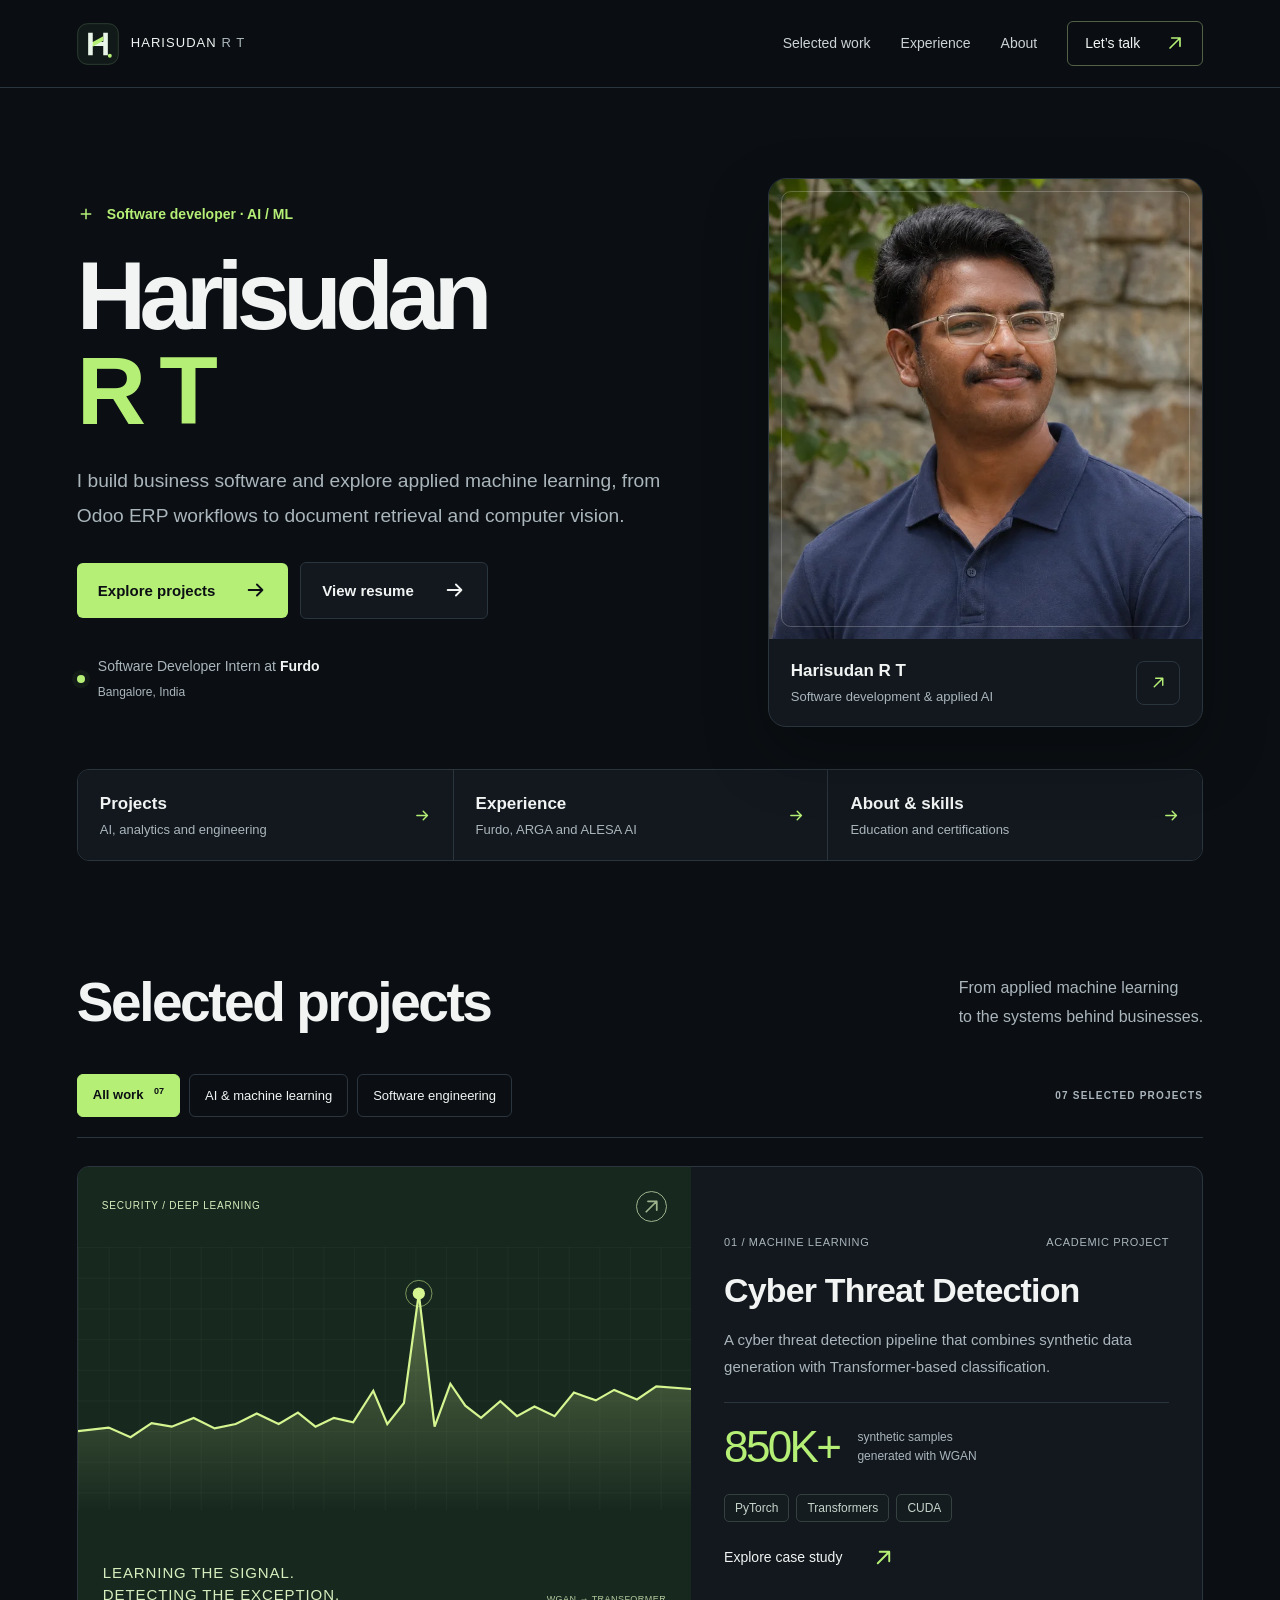
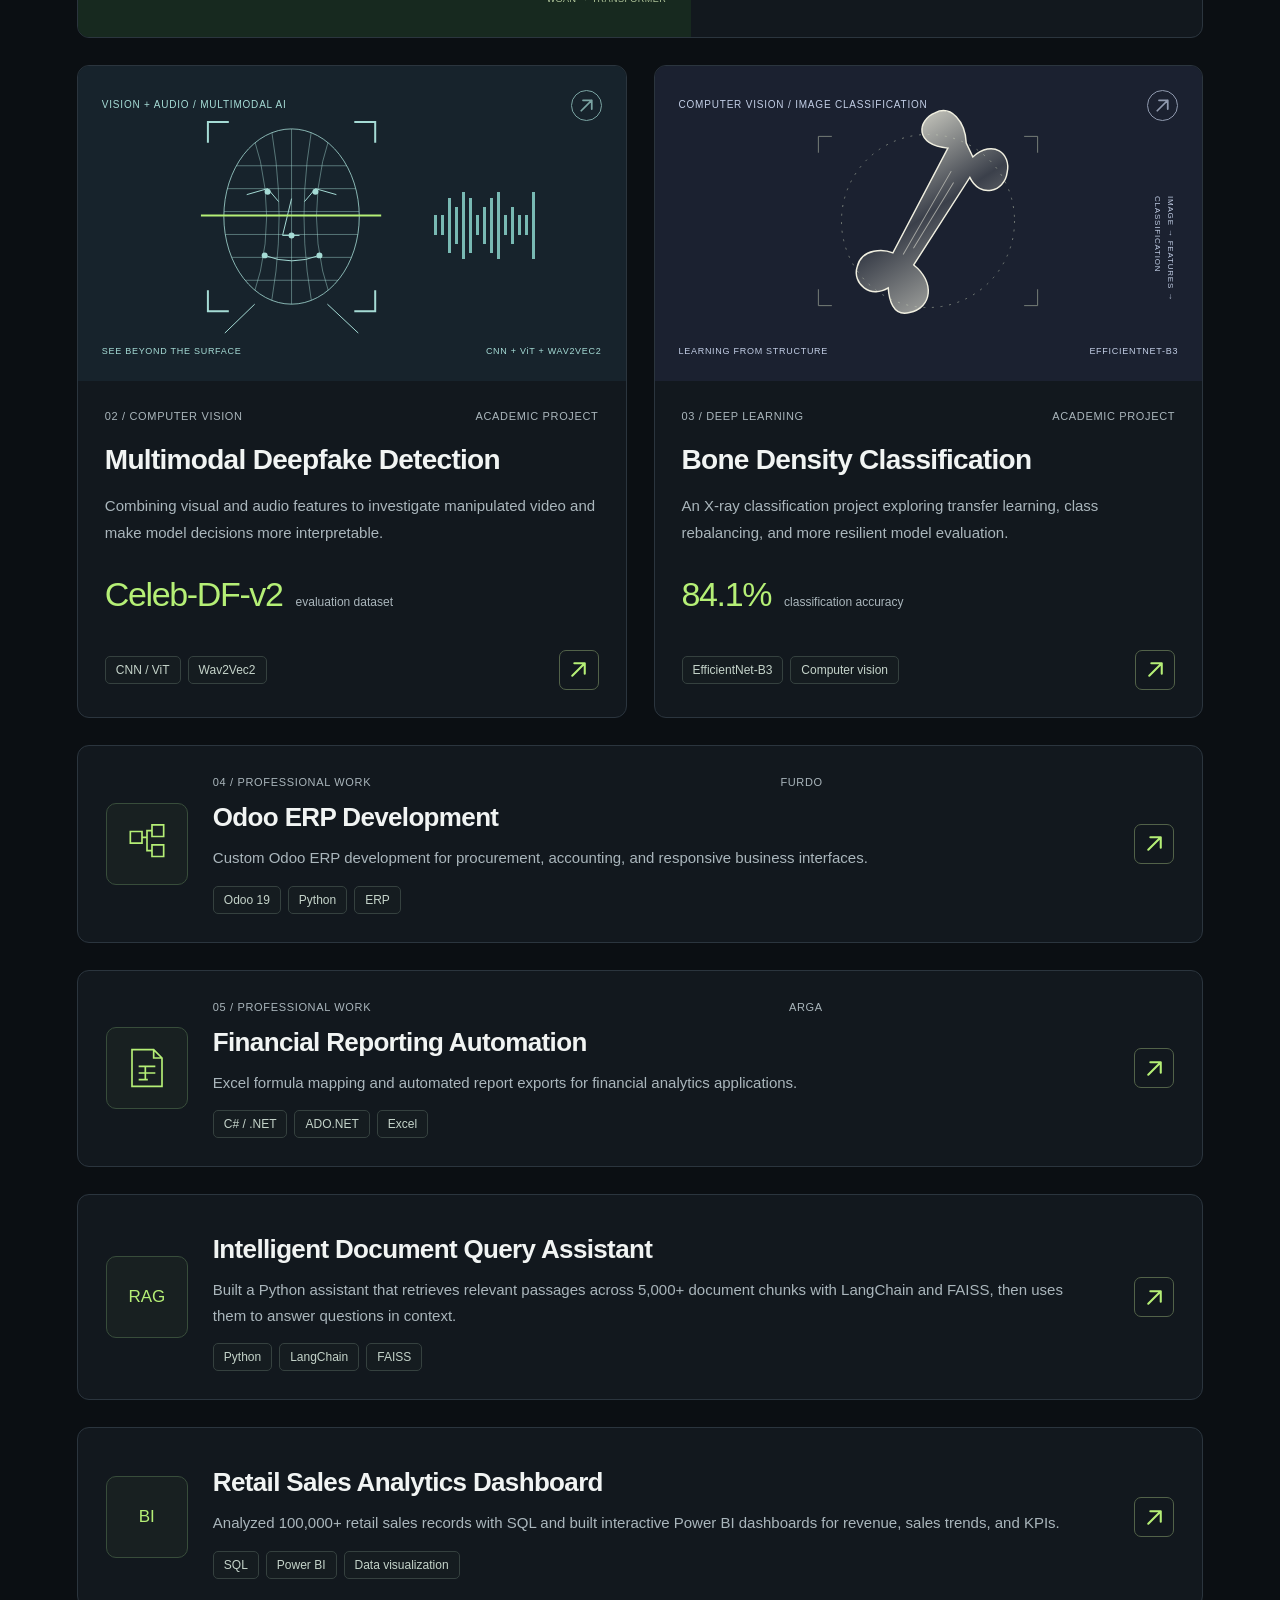
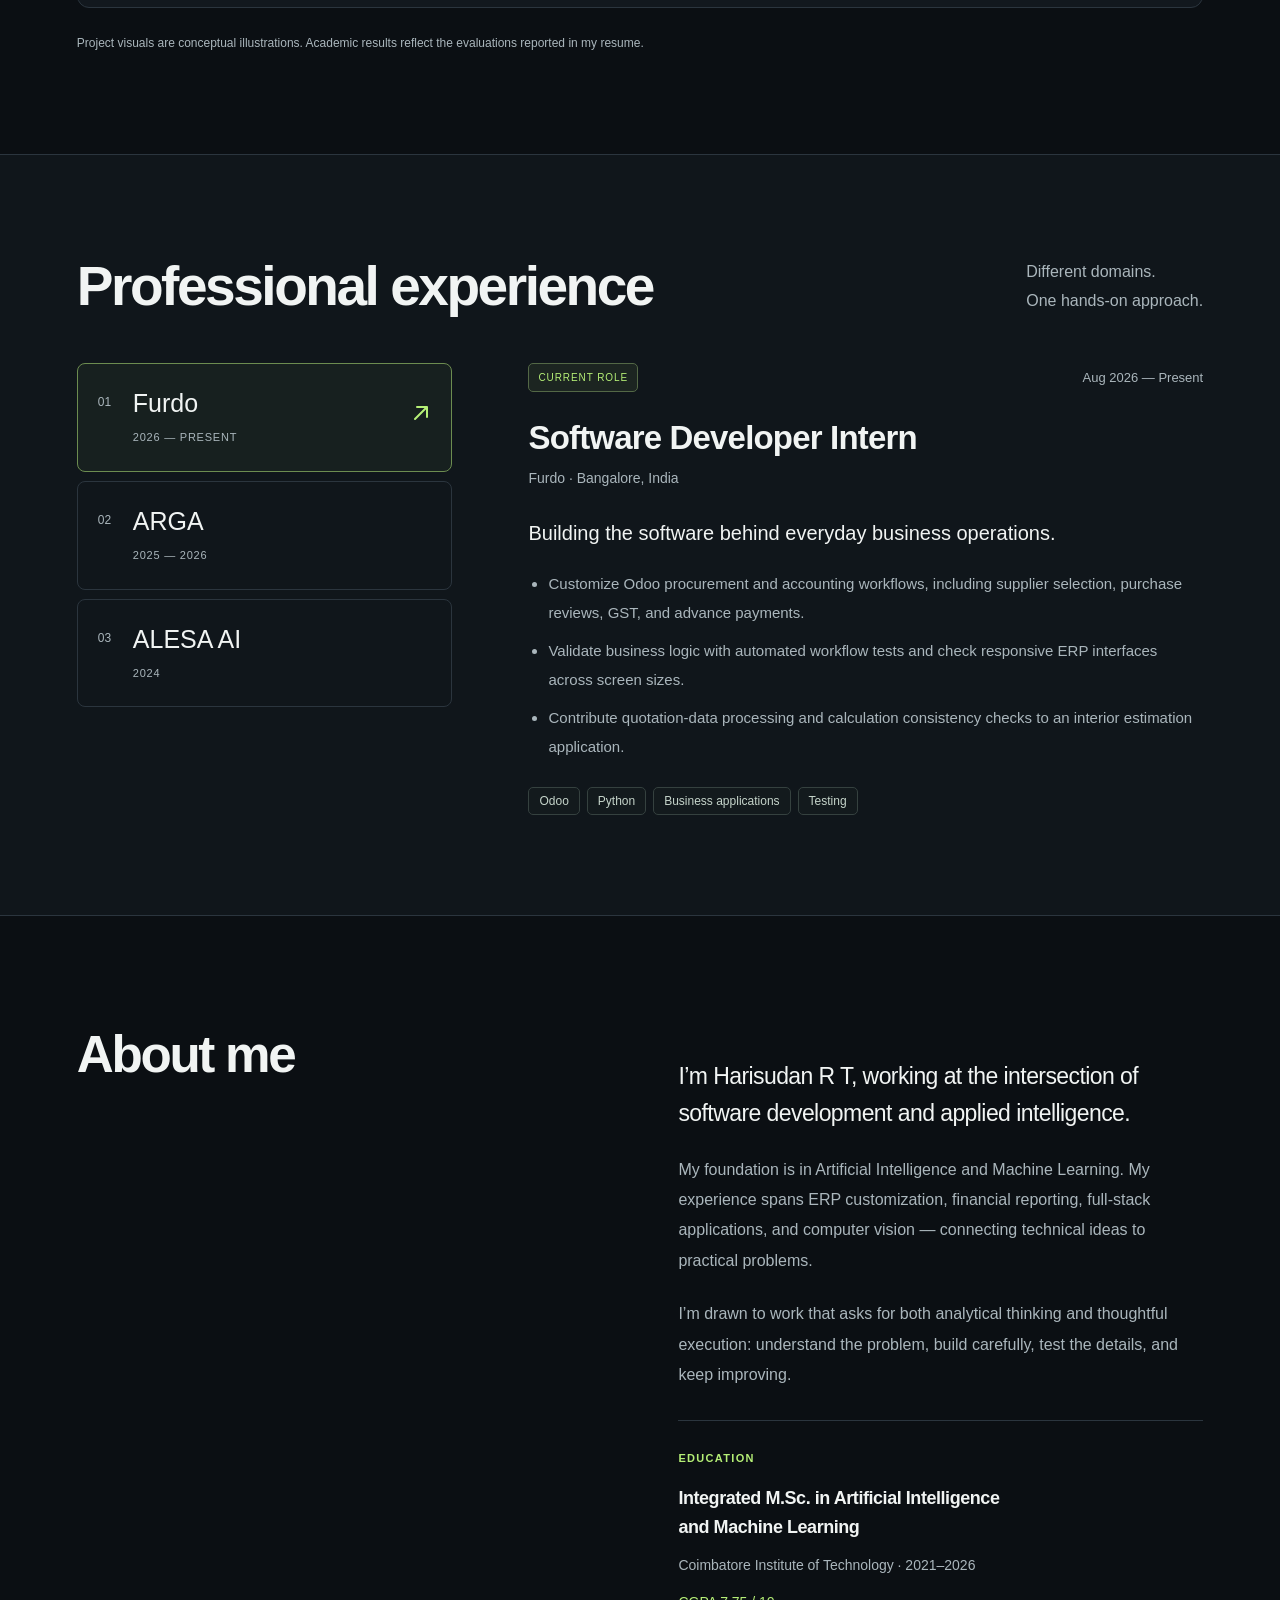
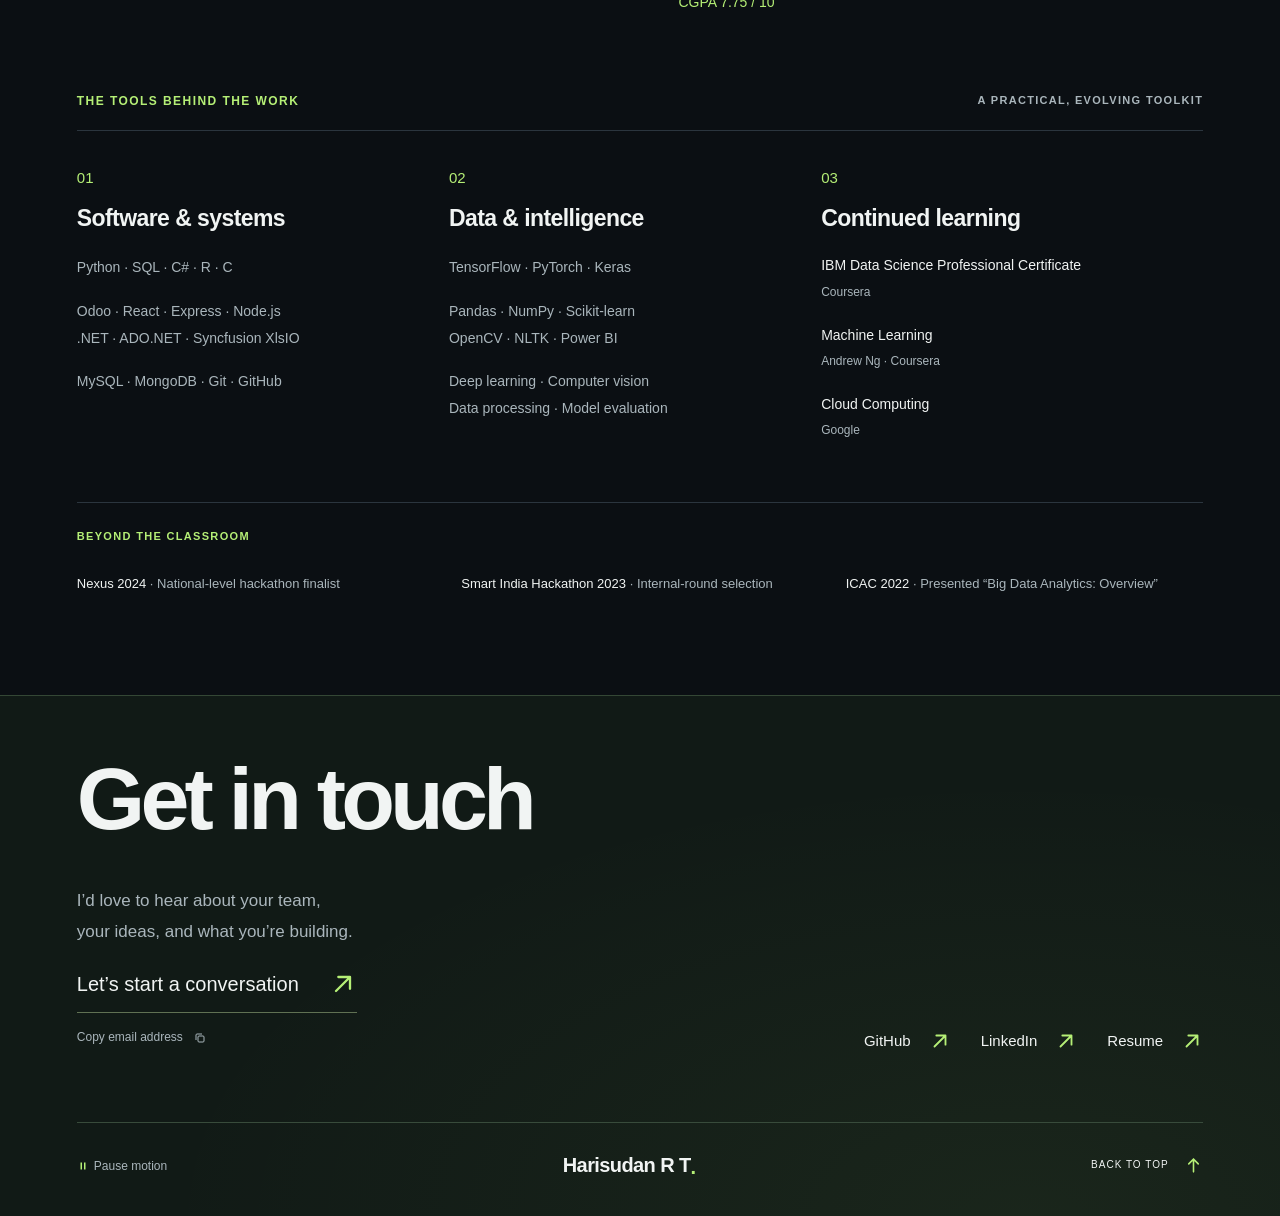
==== commit 86c69afe: "Redesign portfolio around portrait and custom monogram" ====
--- a/index.html
+++ b/index.html
@@ -8,91 +8,90 @@
   <meta property="og:title" content="Harisudan R T — Engineering ideas into impact">
   <meta property="og:description" content="Software development. Applied intelligence. Thoughtful execution. Explore selected work and get in touch.">
   <meta property="og:type" content="website">
-  <link rel="icon" href="favicon.svg" type="image/svg+xml">
-  <link rel="stylesheet" href="dark.css">
-  <script src="app.js" defer></script>
+  <link rel="icon" href="favicon.svg?v=3" type="image/svg+xml">
+  <link rel="stylesheet" href="dark.css?v=2">
+  <link rel="stylesheet" href="portfolio.css?v=3"><script src="app.js?v=3" defer></script>
 </head>
 <body>
 <a class="skip-link" href="#main">Skip to content</a>
 <header class="header">
-  <a class="brand" href="#home" aria-label="Harisudan, home"><span class="brand-mark">h<span>.</span></span><span>HARISUDAN <b>R T</b></span></a>
-  <nav aria-label="Main navigation" id="navigation"><a href="#work">Selected work</a><a href="#experience">Experience</a><a href="#about">About</a><a class="nav-contact" href="#contact">Let’s talk <span aria-hidden="true">↗</span></a></nav>
+  <a class="brand" href="#home" aria-label="Harisudan, home"><img class="brand-emblem" src="favicon.svg?v=3" width="42" height="42" alt=""><span>HARISUDAN <b>R T</b></span></a>
+  <nav aria-label="Main navigation" id="navigation"><a href="#work">Selected work</a><a href="#experience">Experience</a><a href="#about">About</a><a class="nav-contact" href="#contact">Let’s talk <span aria-hidden="true"><i class="ui-icon icon-external" aria-hidden="true"></i></span></a></nav>
   <button class="menu-button" aria-label="Open navigation" aria-expanded="false" aria-controls="navigation"><span></span><span></span></button>
   <div class="scroll-progress" aria-hidden="true"></div>
 </header>
 <main id="main">
 <section class="hero section-wrap" id="home" aria-labelledby="hero-title">
-  <div class="hero-top"><span class="eyebrow"><span class="small-cross">+</span> SOFTWARE DEVELOPER · AI / ML</span><span class="issue">PORTFOLIO / 2026</span></div>
   <div class="hero-grid">
     <div class="hero-copy">
-      <p class="hello reveal">Hi, I’m <strong>Harisudan R T.</strong></p>
-      <h1 id="hero-title" class="reveal">Software.<br><span class="serif">Intelligence.</span><br>Real impact<span class="accent-dot">.</span></h1>
-      <p class="hero-description reveal">Software developer with an AI & machine learning foundation. I build practical business applications and explore what intelligent systems can do.</p>
-      <div class="hero-actions reveal"><a class="button primary" href="#work">Explore my work <span aria-hidden="true">↗</span></a><a class="text-link" href="resume.html">View resume <span aria-hidden="true">↗</span></a></div>
-      <div class="current-role reveal"><span class="status-dot" aria-hidden="true"></span><span>Currently building at <strong>Furdo</strong><small>Software Developer Intern · Bangalore, India</small></span></div>
+      <p class="role-kicker"><span class="ui-icon icon-plus" aria-hidden="true"></span> Software developer · AI / ML</p>
+      <h1 id="hero-title">Harisudan <span>R T</span></h1>
+      <p class="hero-description">I build business software and explore applied machine learning, from Odoo ERP workflows to document retrieval and computer vision.</p>
+      <div class="hero-actions"><a class="button primary" href="#work">Explore projects <span aria-hidden="true"><i class="ui-icon icon-right" aria-hidden="true"></i></span></a><a class="button secondary" href="resume.html">View resume <span aria-hidden="true"><i class="ui-icon icon-right" aria-hidden="true"></i></span></a></div>
+      <div class="current-role"><span class="status-dot" aria-hidden="true"></span><span>Software Developer Intern at <strong>Furdo</strong><small>Bangalore, India</small></span></div>
     </div>
-    <div class="hero-art reveal">
-      <div class="art-label"><span class="micro">01 / THE INTERSECTION</span><span class="micro">CODE × INTELLIGENCE</span></div>
-      <div class="network-scene" role="img" aria-label="Animated network illustration connecting data, intelligence and useful software">
-        <canvas id="network" aria-hidden="true"></canvas>
-        <div class="orbit orbit-one" aria-hidden="true"></div><div class="orbit orbit-two" aria-hidden="true"></div>
-        <div class="core" aria-hidden="true"><span>HR<span>.</span></span><small>BUILD. LEARN. ITERATE.</small></div>
-        <div class="node-label node-one"><i></i>DATA</div><div class="node-label node-two"><i></i>INTELLIGENCE</div><div class="node-label node-three"><i></i>ENGINEERING</div>
-        <span class="scene-coordinates" aria-hidden="true">[ ideas → systems ]</span>
-      </div>
-      <div class="art-footer"><p>Good engineering starts<br>with a better question.</p><button class="motion-button" aria-pressed="false"><span aria-hidden="true">Ⅱ</span> Pause motion</button></div>
-    </div>
+    <figure class="portrait-card"><div class="portrait-frame">
+      <img src="harisudan-headshot.webp" width="720" height="900" alt="Harisudan R T in a navy collared shirt" fetchpriority="high"></div>
+      <figcaption><span><strong>Harisudan R T</strong><small>Software development & applied AI</small></span><a href="https://www.linkedin.com/in/harisudan-r-t" aria-label="Harisudan on LinkedIn"><i class="ui-icon icon-external" aria-hidden="true"></i></a></figcaption>
+    </figure>
   </div>
-  <div class="hero-bottom"><p>SOFTWARE DEVELOPMENT <span>↔</span> APPLIED MACHINE LEARNING</p><a href="#work" aria-label="Scroll to selected work">SCROLL TO EXPLORE <span aria-hidden="true">↓</span></a></div>
+  <div class="profile-index" aria-label="Portfolio sections">
+    <a href="#work"><span>Projects<small>AI, analytics and engineering</small></span><span aria-hidden="true"><i class="ui-icon icon-right" aria-hidden="true"></i></span></a>
+    <a href="#experience"><span>Experience<small>Furdo, ARGA and ALESA AI</small></span><span aria-hidden="true"><i class="ui-icon icon-right" aria-hidden="true"></i></span></a>
+    <a href="#about"><span>About & skills<small>Education and certifications</small></span><span aria-hidden="true"><i class="ui-icon icon-right" aria-hidden="true"></i></span></a>
+  </div>
 </section>
 <section class="work section-wrap" id="work" aria-labelledby="work-title">
-  <div class="section-heading reveal"><div><span class="eyebrow">01 / SELECTED WORK</span><h2 id="work-title">Built to solve.<br><span class="serif">Designed to matter.</span></h2></div><p>From applied machine learning<br>to the systems behind businesses.</p></div>
+  <div class="section-heading reveal"><div><h2 id="work-title">Selected projects</h2></div><p>From applied machine learning<br>to the systems behind businesses.</p></div>
   <div class="work-toolbar reveal"><div class="filters" role="group" aria-label="Filter projects"><button class="filter active" data-filter="all" aria-pressed="true">All work <sup>07</sup></button><button class="filter" data-filter="ai" aria-pressed="false">AI & machine learning</button><button class="filter" data-filter="engineering" aria-pressed="false">Software engineering</button></div><span class="micro work-count" aria-live="polite">07 SELECTED PROJECTS</span></div>
   <div class="projects">
     <article class="project-card featured reveal" data-category="ai">
       <button class="project-visual cyber-visual" data-project="cyber" aria-label="Read case study: Cyber Threat Detection">
-        <div class="visual-top"><span>SECURITY / DEEP LEARNING</span><span class="visual-plus">↗</span></div>
+        <div class="visual-top"><span>SECURITY / DEEP LEARNING</span><span class="visual-plus"><i class="ui-icon icon-external" aria-hidden="true"></i></span></div>
         <svg class="signal-chart" viewBox="0 0 700 300" aria-hidden="true"><defs><pattern id="grid" width="35" height="35" patternUnits="userSpaceOnUse"><path d="M35 0H0V35" fill="none" stroke="#a1ba9e" stroke-width=".5" opacity=".18"/></pattern><linearGradient id="area" x1="0" y1="0" x2="0" y2="1"><stop stop-color="#d5f591" stop-opacity=".35"/><stop offset="1" stop-color="#d5f591" stop-opacity="0"/></linearGradient></defs><rect width="700" height="300" fill="url(#grid)"/><path d="M0 210L35 206L60 217L84 201L107 205L132 195L156 207L180 202L204 190L229 202L251 189L271 205L292 195L314 200L337 164L353 202L372 178L389 53L407 205L425 156L442 181L460 195L482 176L501 193L521 182L544 193L566 166L591 175L612 163L638 174L660 159L700 162V300H0Z" fill="url(#area)"/><path class="signal-path" d="M0 210L35 206L60 217L84 201L107 205L132 195L156 207L180 202L204 190L229 202L251 189L271 205L292 195L314 200L337 164L353 202L372 178L389 53L407 205L425 156L442 181L460 195L482 176L501 193L521 182L544 193L566 166L591 175L612 163L638 174L660 159L700 162" fill="none" stroke="#d5f591" stroke-width="2.5"/><circle cx="389" cy="53" r="7" fill="#d5f591"/><circle class="pulse-ring" cx="389" cy="53" r="15" fill="none" stroke="#d5f591" opacity=".6"/></svg>
         <div class="signal-caption"><span>LEARNING THE SIGNAL.<br>DETECTING THE EXCEPTION.</span><span class="micro">WGAN → TRANSFORMER</span></div>
       </button>
-      <div class="project-content"><div class="project-meta"><span>01 / MACHINE LEARNING</span><span>ACADEMIC PROJECT</span></div><h3>Cyber Threat Detection</h3><p>A cyber threat detection pipeline that combines synthetic data generation with Transformer-based classification.</p><div class="project-result"><strong>850K+</strong><span>synthetic samples<br>generated with WGAN</span></div><div class="tags"><span>PyTorch</span><span>Transformers</span><span>CUDA</span></div><button class="case-link" data-project="cyber">Explore case study <span aria-hidden="true">↗</span></button></div>
+      <div class="project-content"><div class="project-meta"><span>01 / MACHINE LEARNING</span><span>ACADEMIC PROJECT</span></div><h3>Cyber Threat Detection</h3><p>A cyber threat detection pipeline that combines synthetic data generation with Transformer-based classification.</p><div class="project-result"><strong>850K+</strong><span>synthetic samples<br>generated with WGAN</span></div><div class="tags"><span>PyTorch</span><span>Transformers</span><span>CUDA</span></div><button class="case-link" data-project="cyber">Explore case study <span aria-hidden="true"><i class="ui-icon icon-external" aria-hidden="true"></i></span></button></div>
     </article>
     <article class="project-card reveal" data-category="ai">
-      <button class="project-visual deepfake-visual" data-project="deepfake" aria-label="Read case study: Multimodal Deepfake Detection"><div class="visual-top"><span>VISION + AUDIO / MULTIMODAL AI</span><span class="visual-plus">↗</span></div><div class="face-layout" aria-hidden="true"><svg viewBox="0 0 230 240"><defs><clipPath id="faceclip"><ellipse cx="115" cy="111" rx="68" ry="88"/></clipPath></defs><g fill="none" stroke="currentColor"><ellipse cx="115" cy="111" rx="68" ry="88" opacity=".8"/><g clip-path="url(#faceclip)" opacity=".45"><path d="M20 60H210M20 83H210M20 106H210M20 129H210M20 152H210M20 175H210M65 0Q115 112 65 220M90 0Q115 112 90 220M140 0Q115 112 140 220M165 0Q115 112 165 220M115 0V220"/></g><path d="M70 89L91 83L102 96M128 96L139 83L160 89M115 93L106 130L123 130M88 150Q115 161 143 150M78 199L48 228M151 199L182 228"/><path d="M31 37V16H52M178 16H199V37M31 185V206H52M178 206H199V185" stroke-width="2"/></g><g fill="currentColor"><circle cx="91" cy="86" r="3"/><circle cx="139" cy="86" r="3"/><circle cx="115" cy="130" r="3"/><circle cx="88" cy="150" r="3"/><circle cx="143" cy="150" r="3"/></g><path class="scan-line" d="M24 110H205" stroke="#243f37" stroke-width="2"/></svg><div class="audio-bars"><i></i><i></i><i></i><i></i><i></i><i></i><i></i><i></i><i></i><i></i><i></i><i></i><i></i><i></i><i></i></div></div><div class="visual-bottom"><span>SEE BEYOND THE SURFACE</span><span>CNN + ViT + WAV2VEC2</span></div></button>
-      <div class="project-content"><div class="project-meta"><span>02 / COMPUTER VISION</span><span>ACADEMIC PROJECT</span></div><h3>Multimodal Deepfake Detection</h3><p>Combining visual and audio features to investigate manipulated video and make model decisions more interpretable.</p><div class="inline-result"><strong>Celeb-DF-v2</strong><span>evaluation dataset</span></div><div class="project-bottom"><div class="tags"><span>CNN / ViT</span><span>Wav2Vec2</span></div><button class="icon-link" data-project="deepfake" aria-label="Read deepfake detection case study">↗</button></div></div>
+      <button class="project-visual deepfake-visual" data-project="deepfake" aria-label="Read case study: Multimodal Deepfake Detection"><div class="visual-top"><span>VISION + AUDIO / MULTIMODAL AI</span><span class="visual-plus"><i class="ui-icon icon-external" aria-hidden="true"></i></span></div><div class="face-layout" aria-hidden="true"><svg viewBox="0 0 230 240"><defs><clipPath id="faceclip"><ellipse cx="115" cy="111" rx="68" ry="88"/></clipPath></defs><g fill="none" stroke="currentColor"><ellipse cx="115" cy="111" rx="68" ry="88" opacity=".8"/><g clip-path="url(#faceclip)" opacity=".45"><path d="M20 60H210M20 83H210M20 106H210M20 129H210M20 152H210M20 175H210M65 0Q115 112 65 220M90 0Q115 112 90 220M140 0Q115 112 140 220M165 0Q115 112 165 220M115 0V220"/></g><path d="M70 89L91 83L102 96M128 96L139 83L160 89M115 93L106 130L123 130M88 150Q115 161 143 150M78 199L48 228M151 199L182 228"/><path d="M31 37V16H52M178 16H199V37M31 185V206H52M178 206H199V185" stroke-width="2"/></g><g fill="currentColor"><circle cx="91" cy="86" r="3"/><circle cx="139" cy="86" r="3"/><circle cx="115" cy="130" r="3"/><circle cx="88" cy="150" r="3"/><circle cx="143" cy="150" r="3"/></g><path class="scan-line" d="M24 110H205" stroke="#243f37" stroke-width="2"/></svg><div class="audio-bars"><i></i><i></i><i></i><i></i><i></i><i></i><i></i><i></i><i></i><i></i><i></i><i></i><i></i><i></i><i></i></div></div><div class="visual-bottom"><span>SEE BEYOND THE SURFACE</span><span>CNN + ViT + WAV2VEC2</span></div></button>
+      <div class="project-content"><div class="project-meta"><span>02 / COMPUTER VISION</span><span>ACADEMIC PROJECT</span></div><h3>Multimodal Deepfake Detection</h3><p>Combining visual and audio features to investigate manipulated video and make model decisions more interpretable.</p><div class="inline-result"><strong>Celeb-DF-v2</strong><span>evaluation dataset</span></div><div class="project-bottom"><div class="tags"><span>CNN / ViT</span><span>Wav2Vec2</span></div><button class="icon-link" data-project="deepfake" aria-label="Read deepfake detection case study"><i class="ui-icon icon-external" aria-hidden="true"></i></button></div></div>
     </article>
     <article class="project-card reveal" data-category="ai">
-      <button class="project-visual bone-visual" data-project="bone" aria-label="Read case study: Bone Density Classification"><div class="visual-top"><span>COMPUTER VISION / IMAGE CLASSIFICATION</span><span class="visual-plus">↗</span></div><div class="bone-art" aria-hidden="true"><svg viewBox="0 0 300 260"><defs><linearGradient id="bonefill" x1="0" y1="0" x2="1" y2="1"><stop stop-color="#f0efe0" stop-opacity=".8"/><stop offset=".5" stop-color="#f0efe0" stop-opacity=".15"/><stop offset="1" stop-color="#f0efe0" stop-opacity=".65"/></linearGradient></defs><g transform="rotate(30 150 130)"><path d="M130 54C98 69 88 45 100 29C110 13 132 21 144 40L157 49C166 22 190 26 196 45C204 64 185 83 165 69L160 177C188 181 199 206 181 222C168 235 155 220 149 211C139 230 114 226 110 208C104 188 126 178 135 177Z" fill="url(#bonefill)" stroke="#f0efe0" stroke-width="1.5"/><path d="M145 73L145 173M153 82L151 162" stroke="#f0efe0" opacity=".55"/></g><g fill="none" stroke="#c7d0b8" opacity=".55"><path d="M50 42H36V59M250 42H264V59M50 218H36V201M250 218H264V201"/><circle cx="150" cy="130" r="90" stroke-dasharray="2 7"/></g></svg><span class="bone-axis">IMAGE → FEATURES → CLASSIFICATION</span></div><div class="visual-bottom"><span>LEARNING FROM STRUCTURE</span><span>EFFICIENTNET-B3</span></div></button>
-      <div class="project-content"><div class="project-meta"><span>03 / DEEP LEARNING</span><span>ACADEMIC PROJECT</span></div><h3>Patterns beneath the surface.</h3><p>An X-ray classification project exploring transfer learning, class rebalancing, and more resilient model evaluation.</p><div class="inline-result"><strong>84.1%</strong><span>classification accuracy</span></div><div class="project-bottom"><div class="tags"><span>EfficientNet-B3</span><span>Computer vision</span></div><button class="icon-link" data-project="bone" aria-label="Read bone density classification case study">↗</button></div></div>
+      <button class="project-visual bone-visual" data-project="bone" aria-label="Read case study: Bone Density Classification"><div class="visual-top"><span>COMPUTER VISION / IMAGE CLASSIFICATION</span><span class="visual-plus"><i class="ui-icon icon-external" aria-hidden="true"></i></span></div><div class="bone-art" aria-hidden="true"><svg viewBox="0 0 300 260"><defs><linearGradient id="bonefill" x1="0" y1="0" x2="1" y2="1"><stop stop-color="#f0efe0" stop-opacity=".8"/><stop offset=".5" stop-color="#f0efe0" stop-opacity=".15"/><stop offset="1" stop-color="#f0efe0" stop-opacity=".65"/></linearGradient></defs><g transform="rotate(30 150 130)"><path d="M130 54C98 69 88 45 100 29C110 13 132 21 144 40L157 49C166 22 190 26 196 45C204 64 185 83 165 69L160 177C188 181 199 206 181 222C168 235 155 220 149 211C139 230 114 226 110 208C104 188 126 178 135 177Z" fill="url(#bonefill)" stroke="#f0efe0" stroke-width="1.5"/><path d="M145 73L145 173M153 82L151 162" stroke="#f0efe0" opacity=".55"/></g><g fill="none" stroke="#c7d0b8" opacity=".55"><path d="M50 42H36V59M250 42H264V59M50 218H36V201M250 218H264V201"/><circle cx="150" cy="130" r="90" stroke-dasharray="2 7"/></g></svg><span class="bone-axis">IMAGE → FEATURES → CLASSIFICATION</span></div><div class="visual-bottom"><span>LEARNING FROM STRUCTURE</span><span>EFFICIENTNET-B3</span></div></button>
+      <div class="project-content"><div class="project-meta"><span>03 / DEEP LEARNING</span><span>ACADEMIC PROJECT</span></div><h3>Bone Density Classification</h3><p>An X-ray classification project exploring transfer learning, class rebalancing, and more resilient model evaluation.</p><div class="inline-result"><strong>84.1%</strong><span>classification accuracy</span></div><div class="project-bottom"><div class="tags"><span>EfficientNet-B3</span><span>Computer vision</span></div><button class="icon-link" data-project="bone" aria-label="Read bone density classification case study"><i class="ui-icon icon-external" aria-hidden="true"></i></button></div></div>
     </article>
-    <article class="engineering-card reveal" data-category="engineering"><div class="engineering-icon" aria-hidden="true"><svg viewBox="0 0 60 60"><path d="M10 15H24V29H10ZM36 31H50V45H36ZM36 7H50V21H36ZM24 22H30V38H36M30 22V14H36" fill="none" stroke="currentColor" stroke-width="2"/></svg></div><div><div class="project-meta"><span>04 / PROFESSIONAL WORK</span><span>FURDO</span></div><h3>Making business workflows flow.</h3><p>Custom Odoo ERP development for procurement, accounting, and responsive business interfaces.</p><div class="tags"><span>Odoo 19</span><span>Python</span><span>ERP</span></div></div><button class="icon-link" data-project="odoo" aria-label="Read Odoo ERP development case study">↗</button></article>
-    <article class="engineering-card reveal" data-category="engineering"><div class="engineering-icon" aria-hidden="true"><svg viewBox="0 0 60 60"><path d="M12 8H38L48 18V52H12ZM38 8V18H48M20 28H40M20 36H40M20 44H31M28 28V44" fill="none" stroke="currentColor" stroke-width="2"/></svg></div><div><div class="project-meta"><span>05 / PROFESSIONAL WORK</span><span>ARGA</span></div><h3>From financial logic to clarity.</h3><p>Excel formula mapping and automated report exports for financial analytics applications.</p><div class="tags"><span>C# / .NET</span><span>ADO.NET</span><span>Excel</span></div></div><button class="icon-link" data-project="finance" aria-label="Read financial reporting case study">↗</button></article>
+    <article class="engineering-card reveal" data-category="engineering"><div class="engineering-icon" aria-hidden="true"><svg viewBox="0 0 60 60"><path d="M10 15H24V29H10ZM36 31H50V45H36ZM36 7H50V21H36ZM24 22H30V38H36M30 22V14H36" fill="none" stroke="currentColor" stroke-width="2"/></svg></div><div><div class="project-meta"><span>04 / PROFESSIONAL WORK</span><span>FURDO</span></div><h3>Odoo ERP Development</h3><p>Custom Odoo ERP development for procurement, accounting, and responsive business interfaces.</p><div class="tags"><span>Odoo 19</span><span>Python</span><span>ERP</span></div></div><button class="icon-link" data-project="odoo" aria-label="Read Odoo ERP development case study"><i class="ui-icon icon-external" aria-hidden="true"></i></button></article>
+    <article class="engineering-card reveal" data-category="engineering"><div class="engineering-icon" aria-hidden="true"><svg viewBox="0 0 60 60"><path d="M12 8H38L48 18V52H12ZM38 8V18H48M20 28H40M20 36H40M20 44H31M28 28V44" fill="none" stroke="currentColor" stroke-width="2"/></svg></div><div><div class="project-meta"><span>05 / PROFESSIONAL WORK</span><span>ARGA</span></div><h3>Financial Reporting Automation</h3><p>Excel formula mapping and automated report exports for financial analytics applications.</p><div class="tags"><span>C# / .NET</span><span>ADO.NET</span><span>Excel</span></div></div><button class="icon-link" data-project="finance" aria-label="Read financial reporting case study"><i class="ui-icon icon-external" aria-hidden="true"></i></button></article>
     <article class="engineering-card reveal" data-category="ai">
       <div class="engineering-icon" aria-hidden="true">RAG</div>
       <div><h3>Intelligent Document Query Assistant</h3><p>Built a Python assistant that retrieves relevant passages across 5,000+ document chunks with LangChain and FAISS, then uses them to answer questions in context.</p><div class="tags"><span>Python</span><span>LangChain</span><span>FAISS</span></div></div>
-      <button class="icon-link" data-project="rag" aria-label="Read document assistant case study">↗</button>
+      <button class="icon-link" data-project="rag" aria-label="Read document assistant case study"><i class="ui-icon icon-external" aria-hidden="true"></i></button>
     </article>
     <article class="engineering-card reveal" data-category="engineering">
       <div class="engineering-icon" aria-hidden="true">BI</div>
       <div><h3>Retail Sales Analytics Dashboard</h3><p>Analyzed 100,000+ retail sales records with SQL and built interactive Power BI dashboards for revenue, sales trends, and KPIs.</p><div class="tags"><span>SQL</span><span>Power BI</span><span>Data visualization</span></div></div>
-      <button class="icon-link" data-project="retail" aria-label="Read retail analytics case study">↗</button>
+      <button class="icon-link" data-project="retail" aria-label="Read retail analytics case study"><i class="ui-icon icon-external" aria-hidden="true"></i></button>
     </article>
   </div>
   <p class="work-note">Project visuals are conceptual illustrations. Academic results reflect the evaluations reported in my resume.</p>
 </section>
 <section class="experience-section" id="experience" aria-labelledby="experience-title"><div class="section-wrap">
-  <div class="section-heading reveal"><div><span class="eyebrow">02 / EXPERIENCE</span><h2 id="experience-title">Learning by <span class="serif">building.</span></h2></div><p>Different domains.<br>One hands-on approach.</p></div>
-  <div class="experience-layout reveal"><div class="experience-tabs" role="tablist" aria-label="Work experience" aria-orientation="vertical"><button role="tab" aria-selected="true" aria-controls="experience-panel" id="tab-furdo" data-experience="furdo"><span>01</span><strong>Furdo</strong><small>2026 — PRESENT</small><b aria-hidden="true">↗</b></button><button role="tab" aria-selected="false" aria-controls="experience-panel" id="tab-arga" data-experience="arga" tabindex="-1"><span>02</span><strong>ARGA</strong><small>2025 — 2026</small><b aria-hidden="true">↗</b></button><button role="tab" aria-selected="false" aria-controls="experience-panel" id="tab-alesa" data-experience="alesa" tabindex="-1"><span>03</span><strong>ALESA AI</strong><small>2024</small><b aria-hidden="true">↗</b></button></div><div class="experience-panel" role="tabpanel" id="experience-panel" aria-labelledby="tab-furdo" tabindex="0"><div class="experience-panel-meta"><span class="pill">CURRENT ROLE</span><span>Aug 2026 — Present</span></div><h3>Software Developer Intern</h3><p class="experience-location">Furdo · Bangalore, India</p><p class="experience-intro">Building the software behind everyday business operations.</p><ul><li>Customize Odoo procurement and accounting workflows, including supplier selection, purchase reviews, GST, and advance payments.</li><li>Validate business logic with automated workflow tests and check responsive ERP interfaces across screen sizes.</li><li>Contribute quotation-data processing and calculation consistency checks to an interior estimation application.</li></ul><div class="tags"><span>Odoo</span><span>Python</span><span>Business applications</span><span>Testing</span></div></div></div>
+  <div class="section-heading reveal"><div><h2 id="experience-title">Professional experience</h2></div><p>Different domains.<br>One hands-on approach.</p></div>
+  <div class="experience-layout reveal"><div class="experience-tabs" role="tablist" aria-label="Work experience" aria-orientation="vertical"><button role="tab" aria-selected="true" aria-controls="experience-panel" id="tab-furdo" data-experience="furdo"><span>01</span><strong>Furdo</strong><small>2026 — PRESENT</small><b aria-hidden="true"><i class="ui-icon icon-external" aria-hidden="true"></i></b></button><button role="tab" aria-selected="false" aria-controls="experience-panel" id="tab-arga" data-experience="arga" tabindex="-1"><span>02</span><strong>ARGA</strong><small>2025 — 2026</small><b aria-hidden="true"><i class="ui-icon icon-external" aria-hidden="true"></i></b></button><button role="tab" aria-selected="false" aria-controls="experience-panel" id="tab-alesa" data-experience="alesa" tabindex="-1"><span>03</span><strong>ALESA AI</strong><small>2024</small><b aria-hidden="true"><i class="ui-icon icon-external" aria-hidden="true"></i></b></button></div><div class="experience-panel" role="tabpanel" id="experience-panel" aria-labelledby="tab-furdo" tabindex="0"><div class="experience-panel-meta"><span class="pill">CURRENT ROLE</span><span>Aug 2026 — Present</span></div><h3>Software Developer Intern</h3><p class="experience-location">Furdo · Bangalore, India</p><p class="experience-intro">Building the software behind everyday business operations.</p><ul><li>Customize Odoo procurement and accounting workflows, including supplier selection, purchase reviews, GST, and advance payments.</li><li>Validate business logic with automated workflow tests and check responsive ERP interfaces across screen sizes.</li><li>Contribute quotation-data processing and calculation consistency checks to an interior estimation application.</li></ul><div class="tags"><span>Odoo</span><span>Python</span><span>Business applications</span><span>Testing</span></div></div></div>
 </div></section>
 <section class="about section-wrap" id="about" aria-labelledby="about-title">
-  <div class="about-grid reveal"><div><span class="eyebrow">03 / A LITTLE CONTEXT</span><h2 id="about-title">An engineer’s mindset.<br>A learner’s <span class="serif">curiosity.</span></h2><div class="about-monogram" aria-hidden="true">hr<span>t.</span><svg viewBox="0 0 100 100"><path d="M20 80L80 20M20 20H80V80" fill="none" stroke="currentColor" stroke-width="2"/></svg></div></div><div class="about-copy"><p class="large-copy">I’m Harisudan R T, working at the intersection of software development and applied intelligence.</p><p>My foundation is in Artificial Intelligence and Machine Learning. My experience spans ERP customization, financial reporting, full-stack applications, and computer vision — connecting technical ideas to practical problems.</p><p>I’m drawn to work that asks for both analytical thinking and thoughtful execution: understand the problem, build carefully, test the details, and keep improving.</p><div class="education-block"><span class="micro">EDUCATION</span><h3>Integrated M.Sc. in Artificial Intelligence<br>and Machine Learning</h3><p>Coimbatore Institute of Technology · 2021–2026</p><strong>CGPA 7.75 / 10</strong></div></div></div>
+  <div class="about-grid reveal"><div><h2 id="about-title">About me</h2></div><div class="about-copy"><p class="large-copy">I’m Harisudan R T, working at the intersection of software development and applied intelligence.</p><p>My foundation is in Artificial Intelligence and Machine Learning. My experience spans ERP customization, financial reporting, full-stack applications, and computer vision — connecting technical ideas to practical problems.</p><p>I’m drawn to work that asks for both analytical thinking and thoughtful execution: understand the problem, build carefully, test the details, and keep improving.</p><div class="education-block"><span class="micro">EDUCATION</span><h3>Integrated M.Sc. in Artificial Intelligence<br>and Machine Learning</h3><p>Coimbatore Institute of Technology · 2021–2026</p><strong>CGPA 7.75 / 10</strong></div></div></div>
   <div class="skills-heading reveal"><span class="eyebrow">THE TOOLS BEHIND THE WORK</span><span class="micro">A PRACTICAL, EVOLVING TOOLKIT</span></div>
   <div class="skills-grid reveal"><div><span class="skill-number">01</span><h3>Software & systems</h3><p>Python · SQL · C# · R · C</p><p>Odoo · React · Express · Node.js<br>.NET · ADO.NET · Syncfusion XlsIO</p><p>MySQL · MongoDB · Git · GitHub</p></div><div><span class="skill-number">02</span><h3>Data & intelligence</h3><p>TensorFlow · PyTorch · Keras</p><p>Pandas · NumPy · Scikit-learn<br>OpenCV · NLTK · Power BI</p><p>Deep learning · Computer vision<br>Data processing · Model evaluation</p></div><div><span class="skill-number">03</span><h3>Continued learning</h3><ul class="certificates"><li><strong>IBM Data Science Professional Certificate</strong><span>Coursera</span></li><li><strong>Machine Learning</strong><span>Andrew Ng · Coursera</span></li><li><strong>Cloud Computing</strong><span>Google</span></li></ul></div></div>
   <div class="recognition reveal"><span class="micro">BEYOND THE CLASSROOM</span><p><strong>Nexus 2024</strong> · National-level hackathon finalist</p><p><strong>Smart India Hackathon 2023</strong> · Internal-round selection</p><p><strong>ICAC 2022</strong> · Presented “Big Data Analytics: Overview”</p></div>
 </section>
-<section class="contact" id="contact" aria-labelledby="contact-title"><div class="section-wrap"><div class="contact-top reveal"><span class="eyebrow">04 / THE NEXT CONVERSATION</span><span class="small-cross" aria-hidden="true">+</span></div><h2 id="contact-title" class="reveal">Have a problem<br>worth <span class="serif">solving?</span></h2><div class="contact-bottom reveal"><div><p>I’d love to hear about your team,<br>your ideas, and what you’re building.</p><a class="email-link" href="mailto:harisudan.rajendran2003@gmail.com">Let’s start a conversation <span aria-hidden="true">↗</span></a><button class="copy-email">Copy email address <span aria-hidden="true">⧉</span></button><span class="copy-status" role="status"></span></div><div class="social-links"><a href="https://github.com/Harisudan-RT" target="_blank" rel="noopener noreferrer">GitHub <span aria-hidden="true">↗</span></a><a href="https://www.linkedin.com/in/harisudan-r-t" target="_blank" rel="noopener noreferrer">LinkedIn <span aria-hidden="true">↗</span></a><a href="resume.html">Resume <span aria-hidden="true">↗</span></a></div></div><footer><a href="#home" class="footer-brand">Harisudan R T<span>.</span></a><p>Thoughtfully built. Always evolving.</p><a href="#home">BACK TO TOP <span aria-hidden="true">↑</span></a></footer></div></section>
+<section class="contact" id="contact" aria-labelledby="contact-title"><div class="section-wrap"><h2 id="contact-title" class="reveal">Get in touch</h2><div class="contact-bottom reveal"><div><p>I’d love to hear about your team,<br>your ideas, and what you’re building.</p><a class="email-link" href="mailto:harisudan.rajendran2003@gmail.com">Let’s start a conversation <span aria-hidden="true"><i class="ui-icon icon-external" aria-hidden="true"></i></span></a><button class="copy-email">Copy email address <span aria-hidden="true"><i class="ui-icon icon-copy" aria-hidden="true"></i></span></button><span class="copy-status" role="status"></span></div><div class="social-links"><a href="https://github.com/Harisudan-RT" target="_blank" rel="noopener noreferrer">GitHub <span aria-hidden="true"><i class="ui-icon icon-external" aria-hidden="true"></i></span></a><a href="https://www.linkedin.com/in/harisudan-r-t" target="_blank" rel="noopener noreferrer">LinkedIn <span aria-hidden="true"><i class="ui-icon icon-external" aria-hidden="true"></i></span></a><a href="resume.html">Resume <span aria-hidden="true"><i class="ui-icon icon-external" aria-hidden="true"></i></span></a></div></div><footer><button class="motion-button" aria-pressed="false">Pause motion</button><a href="#home" class="footer-brand">Harisudan R T<span>.</span></a><a href="#home">BACK TO TOP <span aria-hidden="true"><i class="ui-icon icon-up" aria-hidden="true"></i></span></a></footer></div></section>
 </main>
 <dialog class="project-dialog" aria-labelledby="dialog-title"><button class="dialog-close" aria-label="Close case study">×</button><div class="dialog-body"></div></dialog>
 </body></html>
 
 
+
+
+
--- a/portfolio.css
+++ b/portfolio.css
@@ -0,0 +1,122 @@
+.ui-icon {
+  display: inline-block;
+  inline-size: 1em;
+  block-size: 1em;
+  flex: none;
+  background: currentColor;
+  mask: var(--icon) center / contain no-repeat;
+}
+.icon-right { --icon: url("data:image/svg+xml,%3Csvg xmlns='http://www.w3.org/2000/svg' viewBox='0 0 24 24' fill='none' stroke='black' stroke-width='2' stroke-linecap='round' stroke-linejoin='round'%3E%3Cpath d='M4 12h15m-6-6 6 6-6 6'/%3E%3C/svg%3E"); }
+.icon-external { --icon: url("data:image/svg+xml,%3Csvg xmlns='http://www.w3.org/2000/svg' viewBox='0 0 24 24' fill='none' stroke='black' stroke-width='2' stroke-linecap='round' stroke-linejoin='round'%3E%3Cpath d='M6 18 18 6M8 6h10v10'/%3E%3C/svg%3E"); }
+.icon-plus { --icon: url("data:image/svg+xml,%3Csvg xmlns='http://www.w3.org/2000/svg' viewBox='0 0 24 24' fill='none' stroke='black' stroke-width='2'%3E%3Cpath d='M12 5v14M5 12h14'/%3E%3C/svg%3E"); }
+.icon-up { --icon: url("data:image/svg+xml,%3Csvg xmlns='http://www.w3.org/2000/svg' viewBox='0 0 24 24' fill='none' stroke='black' stroke-width='2' stroke-linecap='round'%3E%3Cpath d='M12 20V4M6 10l6-6 6 6'/%3E%3C/svg%3E"); }
+.icon-down { --icon: url("data:image/svg+xml,%3Csvg xmlns='http://www.w3.org/2000/svg' viewBox='0 0 24 24' fill='none' stroke='black' stroke-width='2' stroke-linecap='round'%3E%3Cpath d='M12 4v16m-6-6 6 6 6-6'/%3E%3C/svg%3E"); }
+.icon-copy { --icon: url("data:image/svg+xml,%3Csvg xmlns='http://www.w3.org/2000/svg' viewBox='0 0 24 24' fill='none' stroke='black' stroke-width='2'%3E%3Crect x='8' y='8' width='12' height='12' rx='2'/%3E%3Cpath d='M16 4H6a2 2 0 0 0-2 2v10'/%3E%3C/svg%3E"); }
+.icon-play { --icon: url("data:image/svg+xml,%3Csvg xmlns='http://www.w3.org/2000/svg' viewBox='0 0 24 24'%3E%3Cpath d='m8 5 12 7-12 7Z'/%3E%3C/svg%3E"); }
+.icon-pause { --icon: url("data:image/svg+xml,%3Csvg xmlns='http://www.w3.org/2000/svg' viewBox='0 0 24 24'%3E%3Cpath d='M7 5h3v14H7zm7 0h3v14h-3z'/%3E%3C/svg%3E"); }
+.button > span, .nav-contact > span, .case-link > span,
+.email-link > span, .social-links a > span, .motion-button > span {
+  display: inline-flex;
+  align-items: center;
+  line-height: 1;
+}
+.text-link > span, .copy-email > span, footer a > span { display: inline-flex; vertical-align: middle; }
+.icon-link { padding: 0; }
+.visual-plus { line-height: 1; }
+.role-kicker {
+  display: flex;
+  align-items: center;
+  gap: 12px;
+  color: var(--accent);
+  font-size: 14px;
+  font-weight: 650;
+  margin: 0 0 22px;
+}
+.role-kicker .ui-icon { inline-size: 18px; block-size: 18px; }
+.hero { min-height: 0; padding-top: 0; }
+.hero-grid { grid-template-columns: minmax(0, 1.16fr) minmax(0, .84fr); gap: clamp(36px, 7vw, 100px); padding: clamp(48px, 7vw, 98px) 0 42px; }
+.hero h1 { font-size: clamp(58px, 7.5vw, 108px); line-height: .99; letter-spacing: -.07em; }
+.hero h1 span { display: block; color: var(--accent); }
+.hero-description { max-width: 39rem; font-size: clamp(17px, 1.5vw, 20px); }
+.hero-actions { gap: 12px; }
+.button { justify-content: space-between; min-height: 52px; }
+.button.secondary { border: 1px solid var(--line); background: var(--panel); }
+.button.secondary:hover { border-color: var(--accent); }
+.portrait-card {
+  margin: 0;
+  overflow: hidden;
+  border-radius: 18px;
+  border: 1px solid var(--line);
+  background: var(--panel);
+  box-shadow: 0 26px 64px #0004;
+}
+.portrait-card img { display: block; width: 100%; height: auto; aspect-ratio: 4 / 4.25; object-fit: cover; object-position: center 35%; background: #18211e; }
+.portrait-card figcaption { display: flex; align-items: center; justify-content: space-between; gap: 12px; padding: 18px 22px; }
+.portrait-card figcaption strong, .portrait-card figcaption small { display: block; }
+.portrait-card figcaption small { font-size: 13px; color: var(--muted); }
+.portrait-card figcaption a { display: grid; place-items: center; width: 44px; height: 44px; border: 1px solid var(--line); border-radius: 8px; color: var(--accent); flex: none; }
+.portrait-card figcaption a:hover { background: var(--panel2); }
+.profile-index { display: grid; grid-template-columns: repeat(3, minmax(0, 1fr)); border: 1px solid var(--line); border-radius: 12px; overflow: hidden; }
+.profile-index a { display: flex; align-items: center; justify-content: space-between; gap: 16px; min-height: 90px; padding: 16px 22px; background: var(--panel); transition: background .2s; }
+.profile-index a + a { border-left: 1px solid var(--line); }
+.profile-index a:hover { background: var(--panel2); }
+.profile-index a:focus-visible { outline-offset: -4px; }
+.profile-index a > span:first-child { font-weight: 600; }
+.profile-index a > span:last-child { display: flex; color: var(--accent); }
+.profile-index small { display: block; color: var(--muted); font-size: 13px; font-weight: 400; }
+.section-heading { align-items: end; }
+.section-heading h2, .about h2, .contact h2 { margin-top: 0; }
+.section-heading p { max-width: 32ch; }
+.project-meta, .project-meta span:last-child { font-size: 11px; }
+.tags span { font-size: 12px; }
+.project-card, .engineering-card { min-width: 0; }
+.engineering-card .icon-link { align-self: center; }
+.contact h2 { font-size: clamp(46px, 7vw, 88px); }
+.contact-top:empty { display: none; }
+footer .motion-button { font-size: 12px; display: inline-flex; align-items: center; }
+@media(max-width: 800px) {
+  .hero-grid { grid-template-columns: 1fr; gap: 32px; }
+  .hero h1 span { display: inline; }
+  .portrait-card { max-width: 460px; }
+  .section-heading { align-items: start; gap: 12px; }
+}
+@media(max-width: 540px) {
+  .hero h1 { font-size: clamp(46px, 11vw, 60px); }
+  .profile-index { grid-template-columns: 1fr; }
+  .profile-index a { min-height: 72px; }
+  .profile-index a + a { border-left: 0; border-top: 1px solid var(--line); }
+  .profile-index a, .portrait-card figcaption { padding-inline: 16px; }
+  .engineering-card .icon-link { align-self: auto; }
+}
+.project-visual:hover .visual-plus { transform: none; }
+.brand-emblem { display: block; flex: none; }
+.brand { gap: 12px; }
+.portrait-frame {
+  position: relative;
+  overflow: hidden;
+  isolation: isolate;
+  background: #18211e;
+}
+.portrait-frame::after {
+  content: "";
+  position: absolute;
+  inset: 12px;
+  border: 1px solid #ffffff37;
+  border-radius: 10px;
+  pointer-events: none;
+}
+.portrait-frame img { transition: transform .65s var(--ease); }
+.portrait-card:hover img { transform: scale(1.035); }
+.hero-copy, .portrait-card { animation: arrive .72s var(--ease) both; }
+.portrait-card { animation-delay: .11s; }
+.profile-index a .ui-icon { transition: transform .25s var(--ease); }
+.profile-index a:hover .ui-icon { transform: translateX(4px); }
+@keyframes arrive {
+  from { opacity: 0; transform: translateY(16px); }
+  to { opacity: 1; transform: translateY(0); }
+}
+.motion-paused .hero-copy, .motion-paused .portrait-card { animation: none !important; }
+@media (prefers-reduced-motion: reduce) {
+  .hero-copy, .portrait-card { animation: none; }
+  .portrait-frame img, .profile-index a .ui-icon { transition: none; }
+}
